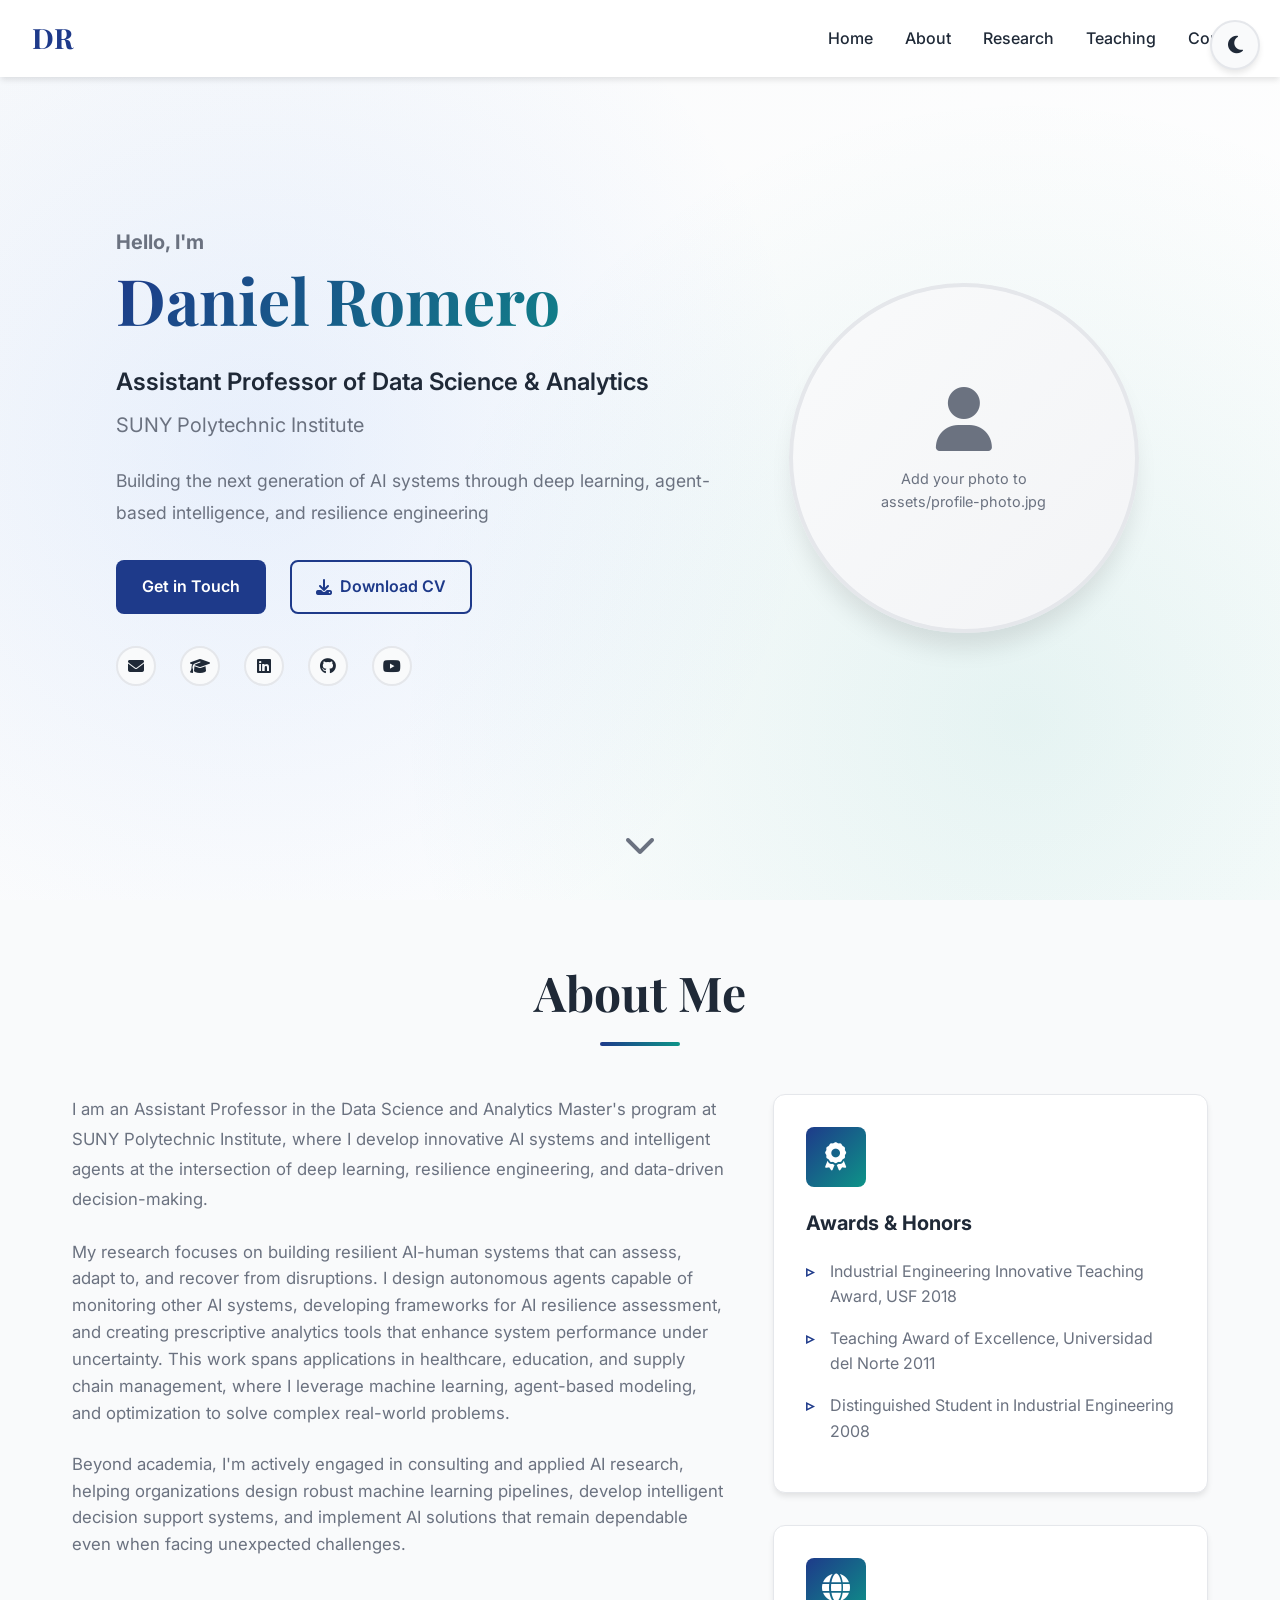
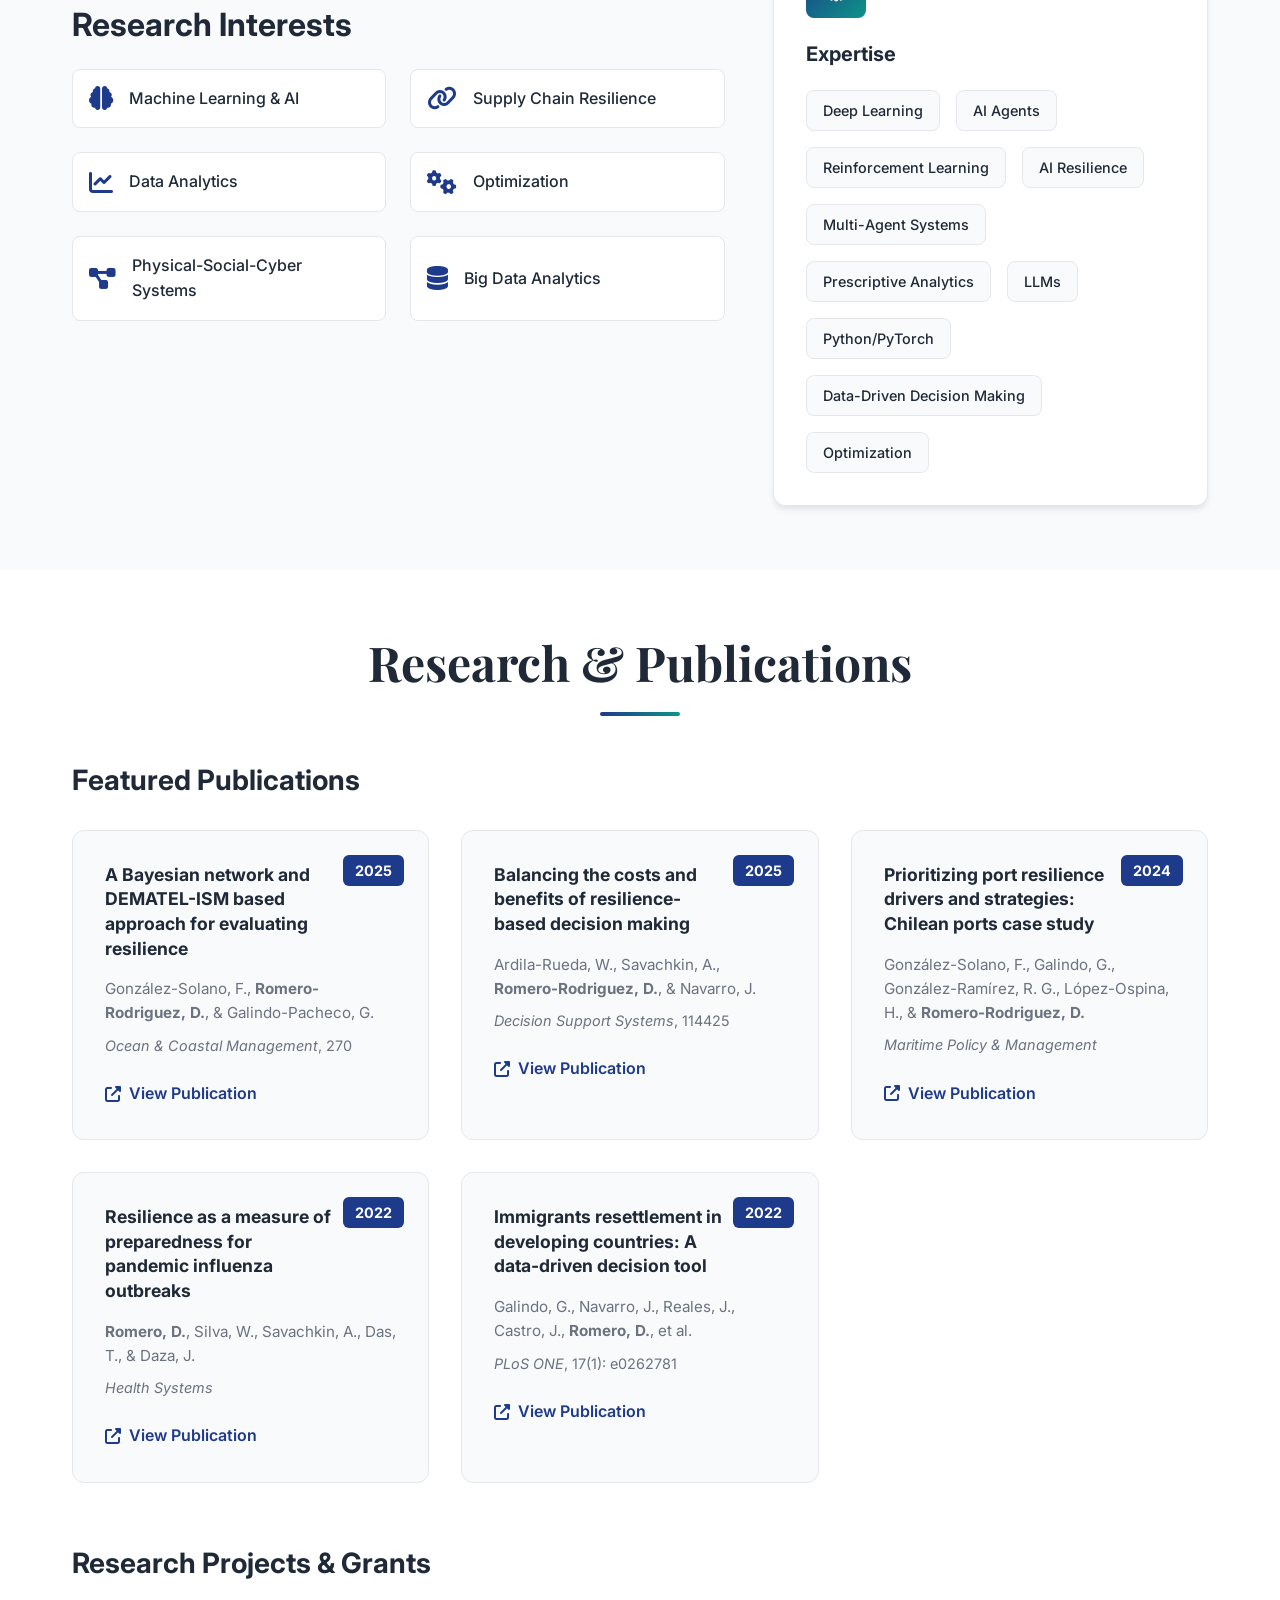
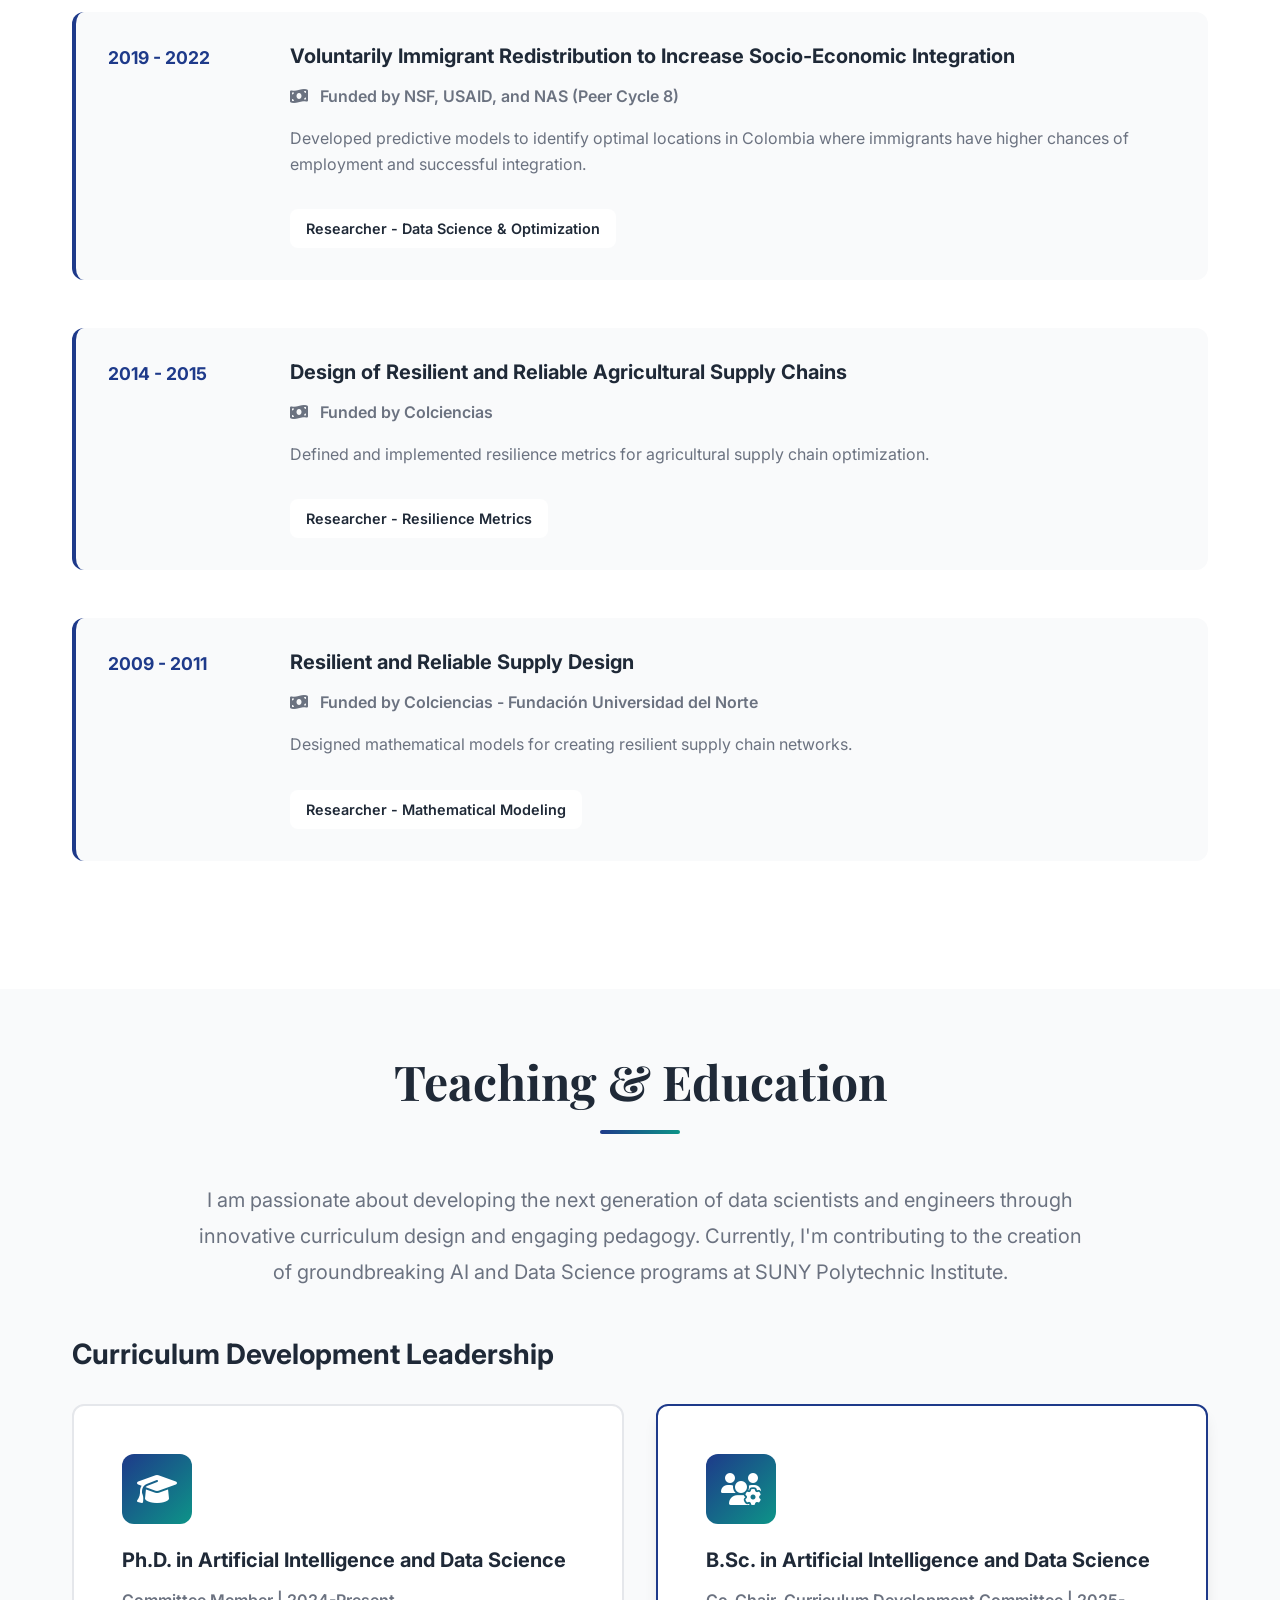
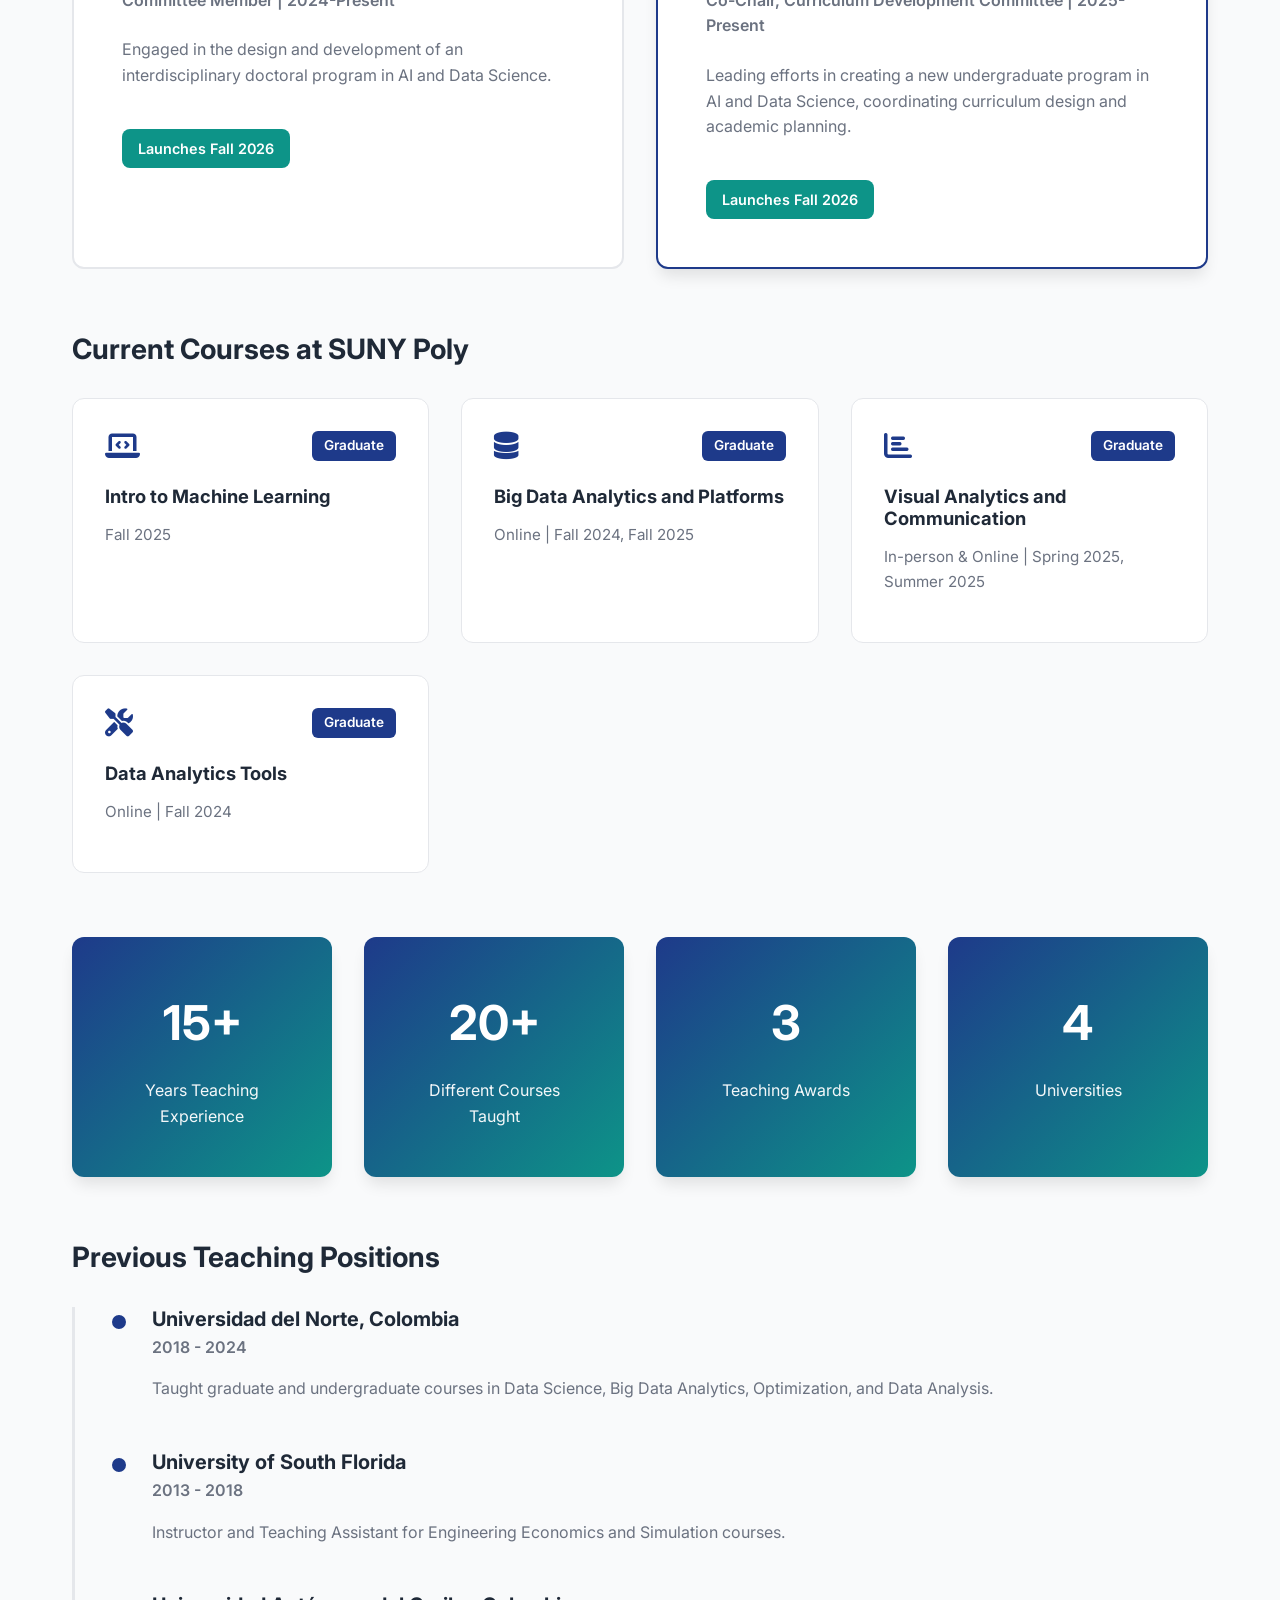
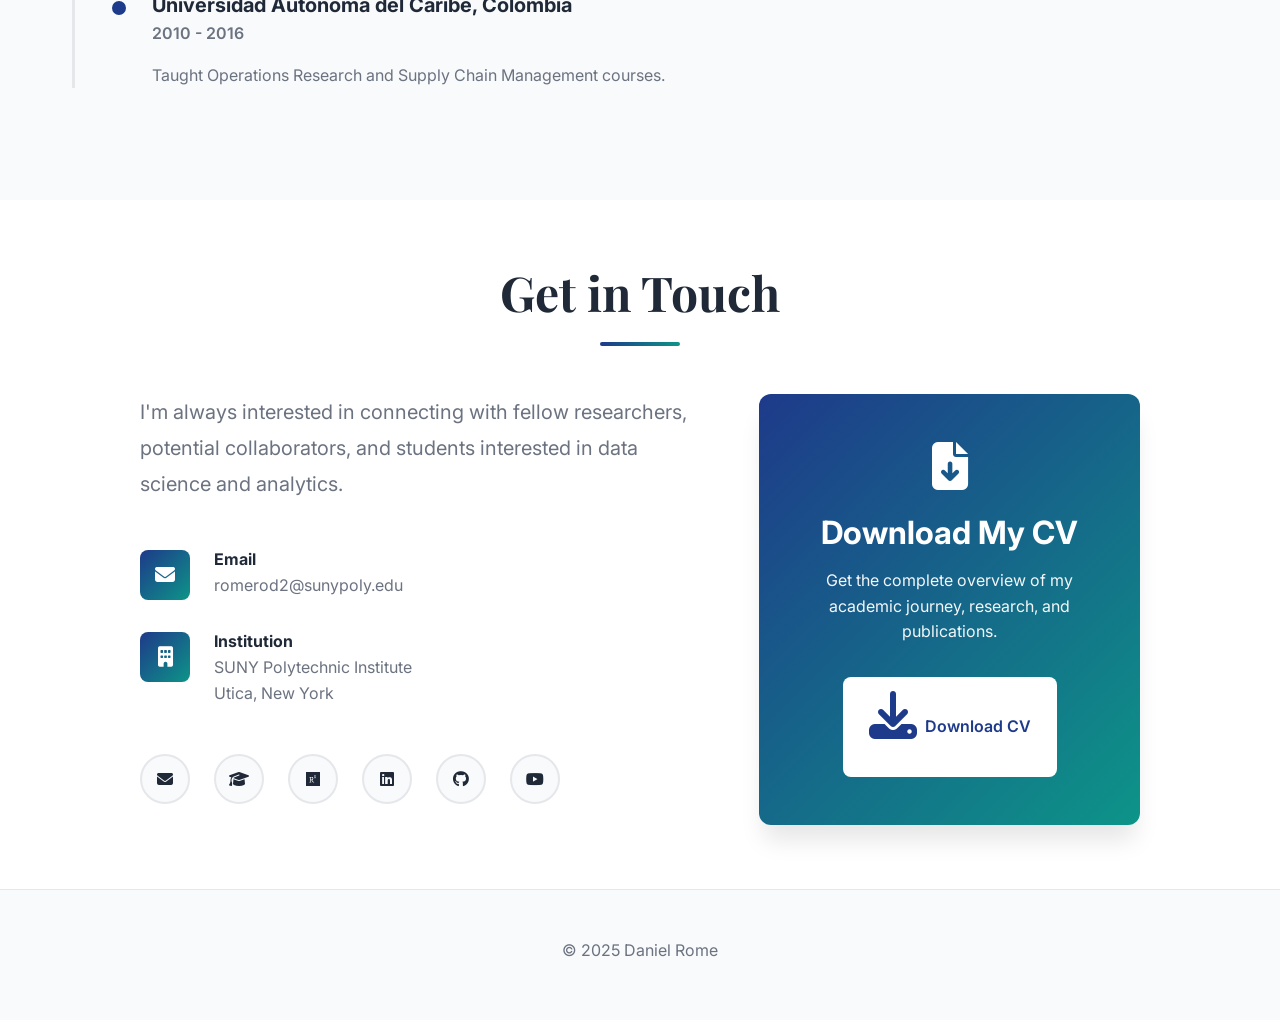
==== index.html @ 5332cf88 "Initial commit - Personal academic website" ====
<!DOCTYPE html>
<html lang="en">
<head>
    <meta charset="UTF-8">
    <meta name="viewport" content="width=device-width, initial-scale=1.0">
    <meta name="description" content="Dr. Daniel Romero - Assistant Professor of Data Science and Analytics at SUNY Polytechnic Institute. Research in Machine Learning, Supply Chain Resilience, and AI.">
    <meta name="keywords" content="Daniel Romero, Data Science, Machine Learning, Supply Chain Resilience, SUNY Poly, Analytics">
    <meta name="author" content="Dr. Daniel Romero">
    <title>Dr. Daniel Romero | Data Science & Analytics Professor</title>
    
    <!-- Google Fonts -->
    <link rel="preconnect" href="https://fonts.googleapis.com">
    <link rel="preconnect" href="https://fonts.gstatic.com" crossorigin>
    <link href="https://fonts.googleapis.com/css2?family=Inter:wght@300;400;600;700&family=Playfair+Display:wght@700&display=swap" rel="stylesheet">
    
    <!-- Font Awesome -->
    <link rel="stylesheet" href="https://cdnjs.cloudflare.com/ajax/libs/font-awesome/6.4.0/css/all.min.css">
    
    <!-- Stylesheet -->
    <link rel="stylesheet" href="styles.css">
</head>
<body>
    <!-- Theme Toggle -->
    <button id="theme-toggle" class="theme-toggle" aria-label="Toggle dark mode">
        <i class="fas fa-moon"></i>
    </button>

    <!-- Navigation -->
    <nav class="navbar" id="navbar">
        <div class="nav-container">
            <a href="#home" class="nav-logo">DR</a>
            <ul class="nav-menu" id="nav-menu">
                <li><a href="#home" class="nav-link">Home</a></li>
                <li><a href="#about" class="nav-link">About</a></li>
                <li><a href="#research" class="nav-link">Research</a></li>
                <li><a href="#teaching" class="nav-link">Teaching</a></li>
                <li><a href="#contact" class="nav-link">Contact</a></li>
            </ul>
            <div class="hamburger" id="hamburger">
                <span></span>
                <span></span>
                <span></span>
            </div>
        </div>
    </nav>

    <!-- Hero Section -->
    <section id="home" class="hero">
        <div class="hero-background"></div>
        <div class="container hero-content">
            <div class="hero-text">
                <h1 class="hero-title">
                    <span class="hero-greeting">Hello, I'm</span>
                    <span class="hero-name">Daniel Romero</span>
                </h1>
                <p class="hero-subtitle">Assistant Professor of Data Science & Analytics</p>
                <p class="hero-institution">SUNY Polytechnic Institute</p>
                <p class="hero-tagline">Building the next generation of AI systems through deep learning, agent-based intelligence, and resilience engineering</p>
                
                <div class="hero-buttons">
                    <a href="#contact" class="btn btn-primary">Get in Touch</a>
                    <a href="assets/Daniel_Romero_CV_2025.pdf" class="btn btn-secondary" download>
                        <i class="fas fa-download"></i> Download CV
                    </a>
                </div>
                
                <div class="hero-social">
                    <a href="mailto:romerod2@sunypoly.edu" aria-label="Email"><i class="fas fa-envelope"></i></a>
                    <a href="https://scholar.google.com/citations?hl=en&user=uEqegLwAAAAJ&view_op=list_works&sortby=pubdate" target="_blank" aria-label="Google Scholar"><i class="fas fa-graduation-cap"></i></a>
                    <a href="https://www.linkedin.com/in/daniel-romero-rodriguez-226bb213" target="_blank" aria-label="LinkedIn"><i class="fab fa-linkedin"></i></a>
                    <a href="https://github.com/danielromeroAI" target="_blank" aria-label="GitHub"><i class="fab fa-github"></i></a>
                    <a href="https://www.youtube.com/@danrom12" target="_blank" aria-label="YouTube"><i class="fab fa-youtube"></i></a>
                </div>
            </div>
            
            <div class="hero-image">
                <div class="image-placeholder">
                    <i class="fas fa-user"></i>
                    <p>Add your photo to<br>assets/profile-photo.jpg</p>
                </div>
            </div>
        </div>
        
        <div class="scroll-indicator">
            <a href="#about"><i class="fas fa-chevron-down"></i></a>
        </div>
    </section>

    <!-- About Section -->
    <section id="about" class="about">
        <div class="container">
            <h2 class="section-title">About Me</h2>
            <div class="about-content">
                <div class="about-text">
                    <p class="lead">I am an Assistant Professor in the Data Science and Analytics Master's program at SUNY Polytechnic Institute, where I develop innovative AI systems and intelligent agents at the intersection of deep learning, resilience engineering, and data-driven decision-making.</p>
                    
                    <p>My research focuses on building resilient AI-human systems that can assess, adapt to, and recover from disruptions. I design autonomous agents capable of monitoring other AI systems, developing frameworks for AI resilience assessment, and creating prescriptive analytics tools that enhance system performance under uncertainty. This work spans applications in healthcare, education, and supply chain management, where I leverage machine learning, agent-based modeling, and optimization to solve complex real-world problems.</p>
                    
                    <p>Beyond academia, I'm actively engaged in consulting and applied AI research, helping organizations design robust machine learning pipelines, develop intelligent decision support systems, and implement AI solutions that remain dependable even when facing unexpected challenges.</p>
                    
                    <div class="research-interests">
                        <h3>Research Interests</h3>
                        <div class="interests-grid">
                            <div class="interest-item">
                                <i class="fas fa-brain"></i>
                                <span>Machine Learning & AI</span>
                            </div>
                            <div class="interest-item">
                                <i class="fas fa-link"></i>
                                <span>Supply Chain Resilience</span>
                            </div>
                            <div class="interest-item">
                                <i class="fas fa-chart-line"></i>
                                <span>Data Analytics</span>
                            </div>
                            <div class="interest-item">
                                <i class="fas fa-cogs"></i>
                                <span>Optimization</span>
                            </div>
                            <div class="interest-item">
                                <i class="fas fa-project-diagram"></i>
                                <span>Physical-Social-Cyber Systems</span>
                            </div>
                            <div class="interest-item">
                                <i class="fas fa-database"></i>
                                <span>Big Data Analytics</span>
                            </div>
                        </div>
                    </div>
                </div>
                
                <div class="about-highlights">
                    <div class="highlight-card">
                        <div class="highlight-icon">
                            <i class="fas fa-award"></i>
                        </div>
                        <h3>Awards & Honors</h3>
                        <ul>
                            <li>Industrial Engineering Innovative Teaching Award, USF 2018</li>
                            <li>Teaching Award of Excellence, Universidad del Norte 2011</li>
                            <li>Distinguished Student in Industrial Engineering 2008</li>
                        </ul>
                    </div>
                    
                    <div class="highlight-card">
                        <div class="highlight-icon">
                            <i class="fas fa-globe"></i>
                        </div>
                        <h3>Expertise</h3>
                        <div class="expertise-tags">
                            <span class="tag">Deep Learning</span>
                            <span class="tag">AI Agents</span>
                            <span class="tag">Reinforcement Learning</span>
                            <span class="tag">AI Resilience</span>
                            <span class="tag">Multi-Agent Systems</span>
                            <span class="tag">Prescriptive Analytics</span>
                            <span class="tag">LLMs</span>
                            <span class="tag">Python/PyTorch</span>
                            <span class="tag">Data-Driven Decision Making</span>
                            <span class="tag">Optimization</span>
                        </div>
                    </div>
                </div>
            </div>
        </div>
    </section>

    <!-- Research Section -->
    <section id="research" class="research">
        <div class="container">
            <h2 class="section-title">Research & Publications</h2>
            
            <!-- Featured Publications -->
            <div class="research-subsection">
                <h3 class="subsection-title">Featured Publications</h3>
                <div class="publications-grid">
                    <div class="publication-card">
                        <div class="publication-year">2025</div>
                        <h4>A Bayesian network and DEMATEL-ISM based approach for evaluating resilience</h4>
                        <p class="publication-authors">González-Solano, F., <strong>Romero-Rodriguez, D.</strong>, & Galindo-Pacheco, G.</p>
                        <p class="publication-journal"><em>Ocean & Coastal Management</em>, 270</p>
                        <a href="https://doi.org/10.1016/j.ocecoaman.2025.107881" target="_blank" class="publication-link">
                            <i class="fas fa-external-link-alt"></i> View Publication
                        </a>
                    </div>
                    
                    <div class="publication-card">
                        <div class="publication-year">2025</div>
                        <h4>Balancing the costs and benefits of resilience-based decision making</h4>
                        <p class="publication-authors">Ardila-Rueda, W., Savachkin, A., <strong>Romero-Rodriguez, D.</strong>, & Navarro, J.</p>
                        <p class="publication-journal"><em>Decision Support Systems</em>, 114425</p>
                        <a href="#" class="publication-link">
                            <i class="fas fa-external-link-alt"></i> View Publication
                        </a>
                    </div>
                    
                    <div class="publication-card">
                        <div class="publication-year">2024</div>
                        <h4>Prioritizing port resilience drivers and strategies: Chilean ports case study</h4>
                        <p class="publication-authors">González-Solano, F., Galindo, G., González-Ramírez, R. G., López-Ospina, H., & <strong>Romero-Rodriguez, D.</strong></p>
                        <p class="publication-journal"><em>Maritime Policy & Management</em></p>
                        <a href="https://doi.org/10.1080/03088839.2024.2409242" target="_blank" class="publication-link">
                            <i class="fas fa-external-link-alt"></i> View Publication
                        </a>
                    </div>
                    
                    <div class="publication-card">
                        <div class="publication-year">2022</div>
                        <h4>Resilience as a measure of preparedness for pandemic influenza outbreaks</h4>
                        <p class="publication-authors"><strong>Romero, D.</strong>, Silva, W., Savachkin, A., Das, T., & Daza, J.</p>
                        <p class="publication-journal"><em>Health Systems</em></p>
                        <a href="https://doi.org/10.1080/20476965.2022.2062462" target="_blank" class="publication-link">
                            <i class="fas fa-external-link-alt"></i> View Publication
                        </a>
                    </div>
                    
                    <div class="publication-card">
                        <div class="publication-year">2022</div>
                        <h4>Immigrants resettlement in developing countries: A data-driven decision tool</h4>
                        <p class="publication-authors">Galindo, G., Navarro, J., Reales, J., Castro, J., <strong>Romero, D.</strong>, et al.</p>
                        <p class="publication-journal"><em>PLoS ONE</em>, 17(1): e0262781</p>
                        <a href="https://doi.org/10.1371/journal.pone.0262781" target="_blank" class="publication-link">
                            <i class="fas fa-external-link-alt"></i> View Publication
                        </a>
                    </div>
                </div>
            </div>

            <!-- Research Projects -->
            <div class="research-subsection">
                <h3 class="subsection-title">Research Projects & Grants</h3>
                <div class="projects-timeline">
                    <div class="project-item">
                        <div class="project-date">2019 - 2022</div>
                        <div class="project-content">
                            <h4>Voluntarily Immigrant Redistribution to Increase Socio-Economic Integration</h4>
                            <p class="project-funding"><i class="fas fa-money-bill-wave"></i> Funded by NSF, USAID, and NAS (Peer Cycle 8)</p>
                            <p>Developed predictive models to identify optimal locations in Colombia where immigrants have higher chances of employment and successful integration.</p>
                            <span class="project-role">Researcher - Data Science & Optimization</span>
                        </div>
                    </div>
                    
                    <div class="project-item">
                        <div class="project-date">2014 - 2015</div>
                        <div class="project-content">
                            <h4>Design of Resilient and Reliable Agricultural Supply Chains</h4>
                            <p class="project-funding"><i class="fas fa-money-bill-wave"></i> Funded by Colciencias</p>
                            <p>Defined and implemented resilience metrics for agricultural supply chain optimization.</p>
                            <span class="project-role">Researcher - Resilience Metrics</span>
                        </div>
                    </div>
                    
                    <div class="project-item">
                        <div class="project-date">2009 - 2011</div>
                        <div class="project-content">
                            <h4>Resilient and Reliable Supply Design</h4>
                            <p class="project-funding"><i class="fas fa-money-bill-wave"></i> Funded by Colciencias - Fundación Universidad del Norte</p>
                            <p>Designed mathematical models for creating resilient supply chain networks.</p>
                            <span class="project-role">Researcher - Mathematical Modeling</span>
                        </div>
                    </div>
                </div>
            </div>
        </div>
    </section>

    <!-- Teaching Section -->
    <section id="teaching" class="teaching">
        <div class="container">
            <h2 class="section-title">Teaching & Education</h2>
            
            <div class="teaching-intro">
                <p class="lead">I am passionate about developing the next generation of data scientists and engineers through innovative curriculum design and engaging pedagogy. Currently, I'm contributing to the creation of groundbreaking AI and Data Science programs at SUNY Polytechnic Institute.</p>
            </div>

            <!-- Curriculum Development -->
            <div class="curriculum-section">
                <h3 class="subsection-title">Curriculum Development Leadership</h3>
                <div class="curriculum-cards">
                    <div class="curriculum-card">
                        <div class="curriculum-icon">
                            <i class="fas fa-graduation-cap"></i>
                        </div>
                        <h4>Ph.D. in Artificial Intelligence and Data Science</h4>
                        <p class="curriculum-role">Committee Member | 2024-Present</p>
                        <p>Engaged in the design and development of an interdisciplinary doctoral program in AI and Data Science.</p>
                        <span class="launch-badge">Launches Fall 2026</span>
                    </div>
                    
                    <div class="curriculum-card featured">
                        <div class="curriculum-icon">
                            <i class="fas fa-users-cog"></i>
                        </div>
                        <h4>B.Sc. in Artificial Intelligence and Data Science</h4>
                        <p class="curriculum-role">Co-Chair, Curriculum Development Committee | 2025-Present</p>
                        <p>Leading efforts in creating a new undergraduate program in AI and Data Science, coordinating curriculum design and academic planning.</p>
                        <span class="launch-badge">Launches Fall 2026</span>
                    </div>
                </div>
            </div>

            <!-- Current Courses -->
            <div class="courses-section">
                <h3 class="subsection-title">Current Courses at SUNY Poly</h3>
                <div class="courses-grid">
                    <div class="course-card">
                        <div class="course-header">
                            <i class="fas fa-laptop-code"></i>
                            <span class="course-level">Graduate</span>
                        </div>
                        <h4>Intro to Machine Learning</h4>
                        <p class="course-semester">Fall 2025</p>
                    </div>
                    
                    <div class="course-card">
                        <div class="course-header">
                            <i class="fas fa-database"></i>
                            <span class="course-level">Graduate</span>
                        </div>
                        <h4>Big Data Analytics and Platforms</h4>
                        <p class="course-semester">Online | Fall 2024, Fall 2025</p>
                    </div>
                    
                    <div class="course-card">
                        <div class="course-header">
                            <i class="fas fa-chart-bar"></i>
                            <span class="course-level">Graduate</span>
                        </div>
                        <h4>Visual Analytics and Communication</h4>
                        <p class="course-semester">In-person & Online | Spring 2025, Summer 2025</p>
                    </div>
                    
                    <div class="course-card">
                        <div class="course-header">
                            <i class="fas fa-tools"></i>
                            <span class="course-level">Graduate</span>
                        </div>
                        <h4>Data Analytics Tools</h4>
                        <p class="course-semester">Online | Fall 2024</p>
                    </div>
                </div>
            </div>

            <!-- Teaching Experience Stats -->
            <div class="teaching-stats">
                <div class="stat-card">
                    <div class="stat-number">15+</div>
                    <div class="stat-label">Years Teaching Experience</div>
                </div>
                <div class="stat-card">
                    <div class="stat-number">20+</div>
                    <div class="stat-label">Different Courses Taught</div>
                </div>
                <div class="stat-card">
                    <div class="stat-number">3</div>
                    <div class="stat-label">Teaching Awards</div>
                </div>
                <div class="stat-card">
                    <div class="stat-number">4</div>
                    <div class="stat-label">Universities</div>
                </div>
            </div>

            <!-- Previous Teaching -->
            <div class="previous-teaching">
                <h3 class="subsection-title">Previous Teaching Positions</h3>
                <div class="teaching-timeline">
                    <div class="timeline-item">
                        <div class="timeline-marker"></div>
                        <div class="timeline-content">
                            <h4>Universidad del Norte, Colombia</h4>
                            <p class="timeline-period">2018 - 2024</p>
                            <p>Taught graduate and undergraduate courses in Data Science, Big Data Analytics, Optimization, and Data Analysis.</p>
                        </div>
                    </div>
                    
                    <div class="timeline-item">
                        <div class="timeline-marker"></div>
                        <div class="timeline-content">
                            <h4>University of South Florida</h4>
                            <p class="timeline-period">2013 - 2018</p>
                            <p>Instructor and Teaching Assistant for Engineering Economics and Simulation courses.</p>
                        </div>
                    </div>
                    
                    <div class="timeline-item">
                        <div class="timeline-marker"></div>
                        <div class="timeline-content">
                            <h4>Universidad Autónoma del Caribe, Colombia</h4>
                            <p class="timeline-period">2010 - 2016</p>
                            <p>Taught Operations Research and Supply Chain Management courses.</p>
                        </div>
                    </div>
                </div>
            </div>
        </div>
    </section>

    <!-- Contact Section -->
    <section id="contact" class="contact">
        <div class="container">
            <h2 class="section-title">Get in Touch</h2>
            
            <div class="contact-content">
                <div class="contact-info">
                    <p class="lead">I'm always interested in connecting with fellow researchers, potential collaborators, and students interested in data science and analytics.</p>
                    
                    <div class="contact-details">
                        <div class="contact-item">
                            <div class="contact-icon">
                                <i class="fas fa-envelope"></i>
                            </div>
                            <div>
                                <h4>Email</h4>
                                <a href="mailto:romerod2@sunypoly.edu">romerod2@sunypoly.edu</a>
                            </div>
                        </div>
                        
                        <div class="contact-item">
                            <div class="contact-icon">
                                <i class="fas fa-building"></i>
                            </div>
                            <div>
                                <h4>Institution</h4>
                                <p>SUNY Polytechnic Institute<br>Utica, New York</p>
                            </div>
                        </div>
                    </div>
                    
                    <div class="social-links">
                        <a href="mailto:romerod2@sunypoly.edu" class="social-link" aria-label="Email">
                            <i class="fas fa-envelope"></i>
                        </a>
                        <a href="https://scholar.google.com" target="_blank" class="social-link" aria-label="Google Scholar">
                            <i class="fas fa-graduation-cap"></i>
                        </a>
                        <a href="https://www.researchgate.net" target="_blank" class="social-link" aria-label="ResearchGate">
                            <i class="fab fa-researchgate"></i>
                        </a>
                        <a href="https://www.linkedin.com" target="_blank" class="social-link" aria-label="LinkedIn">
                            <i class="fab fa-linkedin"></i>
                        </a>
                        <a href="https://github.com" target="_blank" class="social-link" aria-label="GitHub">
                            <i class="fab fa-github"></i>
                        </a>
                        <a href="https://www.youtube.com/@danrom12" target="_blank" class="social-link" aria-label="YouTube">
                            <i class="fab fa-youtube"></i>
                        </a>
                    </div>
                </div>
                
                <div class="contact-cta">
                    <div class="cta-box">
                        <i class="fas fa-file-download"></i>
                        <h3>Download My CV</h3>
                        <p>Get the complete overview of my academic journey, research, and publications.</p>
                        <a href="assets/Daniel_Romero_CV_2025.pdf" class="btn btn-primary" download>
                            <i class="fas fa-download"></i> Download CV
                        </a>
                    </div>
                </div>
            </div>
        </div>
    </section>

    <!-- Footer -->
    <footer class="footer">
        <div class="container">
            <p>&copy; 2025 Daniel Rome
---- styles.css ----
/* ===================================
   CSS Custom Properties (Variables)
   =================================== */
:root {
    /* Light Mode Colors */
    --primary-color: #1e3a8a;
    --secondary-color: #0d9488;
    --accent-color: #3b82f6;
    --text-primary: #1f2937;
    --text-secondary: #6b7280;
    --bg-primary: #ffffff;
    --bg-secondary: #f9fafb;
    --bg-tertiary: #f3f4f6;
    --border-color: #e5e7eb;
    --shadow-sm: 0 1px 2px 0 rgba(0, 0, 0, 0.05);
    --shadow-md: 0 4px 6px -1px rgba(0, 0, 0, 0.1);
    --shadow-lg: 0 10px 15px -3px rgba(0, 0, 0, 0.1);
    --shadow-xl: 0 20px 25px -5px rgba(0, 0, 0, 0.1);
    
    /* Typography */
    --font-primary: 'Inter', sans-serif;
    --font-display: 'Playfair Display', serif;
    
    /* Spacing */
    --spacing-xs: 0.5rem;
    --spacing-sm: 1rem;
    --spacing-md: 1.5rem;
    --spacing-lg: 2rem;
    --spacing-xl: 3rem;
    --spacing-2xl: 4rem;
    
    /* Border Radius */
    --radius-sm: 0.375rem;
    --radius-md: 0.5rem;
    --radius-lg: 0.75rem;
    --radius-xl: 1rem;
    
    /* Transitions */
    --transition-fast: 150ms ease-in-out;
    --transition-base: 250ms ease-in-out;
    --transition-slow: 350ms ease-in-out;
}

/* Dark Mode Colors */
[data-theme="dark"] {
    --primary-color: #60a5fa;
    --secondary-color: #14b8a6;
    --accent-color: #3b82f6;
    --text-primary: #f9fafb;
    --text-secondary: #d1d5db;
    --bg-primary: #111827;
    --bg-secondary: #1f2937;
    --bg-tertiary: #374151;
    --border-color: #374151;
    --shadow-sm: 0 1px 2px 0 rgba(0, 0, 0, 0.3);
    --shadow-md: 0 4px 6px -1px rgba(0, 0, 0, 0.4);
    --shadow-lg: 0 10px 15px -3px rgba(0, 0, 0, 0.5);
    --shadow-xl: 0 20px 25px -5px rgba(0, 0, 0, 0.6);
}

/* ===================================
   Base Styles
   =================================== */
* {
    margin: 0;
    padding: 0;
    box-sizing: border-box;
}

html {
    scroll-behavior: smooth;
    font-size: 16px;
}

body {
    font-family: var(--font-primary);
    color: var(--text-primary);
    background-color: var(--bg-primary);
    line-height: 1.6;
    transition: background-color var(--transition-base), color var(--transition-base);
}

.container {
    max-width: 1200px;
    margin: 0 auto;
    padding: 0 var(--spacing-lg);
}

section {
    padding: var(--spacing-2xl) 0;
}

/* Typography */
h1, h2, h3, h4, h5, h6 {
    line-height: 1.2;
    font-weight: 700;
    margin-bottom: var(--spacing-md);
}

h1 {
    font-size: clamp(2.5rem, 5vw, 4rem);
}

h2 {
    font-size: clamp(2rem, 4vw, 3rem);
}

h3 {
    font-size: clamp(1.5rem, 3vw, 2rem);
}

h4 {
    font-size: 1.25rem;
}

p {
    margin-bottom: var(--spacing-sm);
}

.lead {
    font-size: 1.25rem;
    color: var(--text-secondary);
    line-height: 1.8;
    margin-bottom: var(--spacing-lg);
}

a {
    color: var(--primary-color);
    text-decoration: none;
    transition: color var(--transition-fast);
}

a:hover {
    color: var(--secondary-color);
}

/* Section Titles */
.section-title {
    font-family: var(--font-display);
    text-align: center;
    margin-bottom: var(--spacing-xl);
    position: relative;
    padding-bottom: var(--spacing-md);
}

.section-title::after {
    content: '';
    position: absolute;
    bottom: 0;
    left: 50%;
    transform: translateX(-50%);
    width: 80px;
    height: 4px;
    background: linear-gradient(90deg, var(--primary-color), var(--secondary-color));
    border-radius: 2px;
}

.subsection-title {
    font-size: 1.75rem;
    margin-bottom: var(--spacing-lg);
    margin-top: var(--spacing-xl);
    color: var(--text-primary);
}

/* Buttons */
.btn {
    display: inline-flex;
    align-items: center;
    gap: var(--spacing-xs);
    padding: 0.75rem 1.5rem;
    border-radius: var(--radius-md);
    font-weight: 600;
    transition: all var(--transition-base);
    cursor: pointer;
    border: 2px solid transparent;
    text-decoration: none;
}

.btn-primary {
    background: var(--primary-color);
    color: white;
}

.btn-primary:hover {
    background: var(--secondary-color);
    transform: translateY(-2px);
    box-shadow: var(--shadow-lg);
    color: white;
}

.btn-secondary {
    background: transparent;
    color: var(--primary-color);
    border-color: var(--primary-color);
}

.btn-secondary:hover {
    background: var(--primary-color);
    color: white;
    transform: translateY(-2px);
}

/* ===================================
   Theme Toggle
   =================================== */
.theme-toggle {
    position: fixed;
    top: 20px;
    right: 20px;
    z-index: 1000;
    background: var(--bg-secondary);
    border: 2px solid var(--border-color);
    width: 50px;
    height: 50px;
    border-radius: 50%;
    display: flex;
    align-items: center;
    justify-content: center;
    cursor: pointer;
    transition: all var(--transition-base);
    box-shadow: var(--shadow-md);
}

.theme-toggle:hover {
    transform: scale(1.1);
    box-shadow: var(--shadow-lg);
}

.theme-toggle i {
    font-size: 1.25rem;
    color: var(--text-primary);
}

/* ===================================
   Navigation
   =================================== */
.navbar {
    position: fixed;
    top: 0;
    left: 0;
    right: 0;
    background: var(--bg-primary);
    box-shadow: var(--shadow-md);
    z-index: 999;
    transition: all var(--transition-base);
}

.navbar.scrolled {
    box-shadow: var(--shadow-lg);
}

.nav-container {
    max-width: 1400px;
    margin: 0 auto;
    padding: 1rem var(--spacing-lg);
    display: flex;
    justify-content: space-between;
    align-items: center;
}

.nav-logo {
    font-size: 1.75rem;
    font-weight: 700;
    color: var(--primary-color);
    font-family: var(--font-display);
}

.nav-menu {
    display: flex;
    list-style: none;
    gap: var(--spacing-lg);
}

.nav-link {
    color: var(--text-primary);
    font-weight: 500;
    padding: 0.5rem 0;
    position: relative;
    transition: color var(--transition-fast);
}

.nav-link::after {
    content: '';
    position: absolute;
    bottom: 0;
    left: 0;
    width: 0;
    height: 2px;
    background: var(--primary-color);
    transition: width var(--transition-base);
}

.nav-link:hover::after,
.nav-link.active::after {
    width: 100%;
}

.hamburger {
    display: none;
    flex-direction: column;
    gap: 5px;
    cursor: pointer;
}

.hamburger span {
    width: 25px;
    height: 3px;
    background: var(--text-primary);
    border-radius: 2px;
    transition: all var(--transition-base);
}

/* ===================================
   Hero Section
   =================================== */
.hero {
    min-height: 100vh;
    display: flex;
    align-items: center;
    justify-content: center;
    position: relative;
    overflow: hidden;
    padding-top: 80px;
}

.hero-background {
    position: absolute;
    top: 0;
    left: 0;
    right: 0;
    bottom: 0;
    background: linear-gradient(135deg, var(--bg-secondary) 0%, var(--bg-primary) 100%);
    z-index: -1;
}

.hero-background::before {
    content: '';
    position: absolute;
    top: 0;
    left: 0;
    right: 0;
    bottom: 0;
    background-image: 
        radial-gradient(circle at 20% 50%, rgba(59, 130, 246, 0.1) 0%, transparent 50%),
        radial-gradient(circle at 80% 80%, rgba(13, 148, 136, 0.1) 0%, transparent 50%);
}

.hero-content {
    display: grid;
    grid-template-columns: 1.2fr 0.8fr;
    gap: var(--spacing-xl);
    align-items: center;
}

.hero-greeting {
    display: block;
    font-size: 1.25rem;
    color: var(--text-secondary);
    margin-bottom: var(--spacing-xs);
}

.hero-name {
    display: block;
    font-family: var(--font-display);
    background: linear-gradient(135deg, var(--primary-color), var(--secondary-color));
    -webkit-background-clip: text;
    -webkit-text-fill-color: transparent;
    background-clip: text;
}

.hero-subtitle {
    font-size: 1.5rem;
    color: var(--text-primary);
    font-weight: 600;
    margin-bottom: var(--spacing-xs);
}

.hero-institution {
    font-size: 1.25rem;
    color: var(--text-secondary);
    margin-bottom: var(--spacing-md);
}

.hero-tagline {
    font-size: 1.1rem;
    color: var(--text-secondary);
    max-width: 600px;
    margin-bottom: var(--spacing-lg);
    line-height: 1.8;
}

.hero-buttons {
    display: flex;
    gap: var(--spacing-md);
    margin-bottom: var(--spacing-lg);
    flex-wrap: wrap;
}

.hero-social {
    display: flex;
    gap: var(--spacing-md);
}

.hero-social a {
    width: 40px;
    height: 40px;
    display: flex;
    align-items: center;
    justify-content: center;
    background: var(--bg-secondary);
    border-radius: 50%;
    color: var(--text-primary);
    transition: all var(--transition-base);
    border: 2px solid var(--border-color);
}

.hero-social a:hover {
    background: var(--primary-color);
    color: white;
    transform: translateY(-3px);
    box-shadow: var(--shadow-md);
}

.hero-image {
    display: flex;
    justify-content: center;
    align-items: center;
}

.image-placeholder {
    width: 350px;
    height: 350px;
    background: linear-gradient(135deg, var(--bg-secondary), var(--bg-tertiary));
    border-radius: 50%;
    display: flex;
    flex-direction: column;
    align-items: center;
    justify-content: center;
    border: 4px solid var(--border-color);
    box-shadow: var(--shadow-xl);
}

.image-placeholder i {
    font-size: 4rem;
    color: var(--text-secondary);
    margin-bottom: var(--spacing-sm);
}

.image-placeholder p {
    color: var(--text-secondary);
    text-align: center;
    font-size: 0.9rem;
}

.scroll-indicator {
    position: absolute;
    bottom: 30px;
    left: 50%;
    transform: translateX(-50%);
}

.scroll-indicator a {
    color: var(--text-secondary);
    font-size: 2rem;
    animation: bounce 2s infinite;
}

@keyframes bounce {
    0%, 20%, 50%, 80%, 100% {
        transform: translateY(0);
    }
    40% {
        transform: translateY(-10px);
    }
    60% {
        transform: translateY(-5px);
    }
}

/* ===================================
   About Section
   =================================== */
.about {
    background: var(--bg-secondary);
}

.about-content {
    display: grid;
    grid-template-columns: 1.5fr 1fr;
    gap: var(--spacing-xl);
}

.about-text p {
    color: var(--text-secondary);
    font-size: 1.05rem;
    margin-bottom: var(--spacing-md);
}

.research-interests {
    margin-top: var(--spacing-xl);
}

.research-interests h3 {
    color: var(--text-primary);
    margin-bottom: var(--spacing-md);
}

.interests-grid {
    display: grid;
    grid-template-columns: repeat(2, 1fr);
    gap: var(--spacing-md);
}

.interest-item {
    display: flex;
    align-items: center;
    gap: var(--spacing-sm);
    padding: var(--spacing-sm);
    background: var(--bg-primary);
    border-radius: var(--radius-md);
    border: 1px solid var(--border-color);
    transition: all var(--transition-base);
}

.interest-item:hover {
    transform: translateX(5px);
    border-color: var(--primary-color);
    box-shadow: var(--shadow-md);
}

.interest-item i {
    color: var(--primary-color);
    font-size: 1.5rem;
}

.interest-item span {
    color: var(--text-primary);
    font-weight: 500;
}

.about-highlights {
    display: flex;
    flex-direction: column;
    gap: var(--spacing-lg);
}

.highlight-card {
    background: var(--bg-primary);
    padding: var(--spacing-lg);
    border-radius: var(--radius-lg);
    box-shadow: var(--shadow-md);
    border: 1px solid var(--border-color);
}

.highlight-icon {
    width: 60px;
    height: 60px;
    background: linear-gradient(135deg, var(--primary-color), var(--secondary-color));
    border-radius: var(--radius-md);
    display: flex;
    align-items: center;
    justify-content: center;
    margin-bottom: var(--spacing-md);
}

.highlight-icon i {
    color: white;
    font-size: 1.75rem;
}

.highlight-card h3 {
    color: var(--text-primary);
    font-size: 1.25rem;
    margin-bottom: var(--spacing-md);
}

.highlight-card ul {
    list-style: none;
    color: var(--text-secondary);
}

.highlight-card li {
    padding-left: 1.5rem;
    position: relative;
    margin-bottom: var(--spacing-sm);
}

.highlight-card li::before {
    content: '▹';
    position: absolute;
    left: 0;
    color: var(--primary-color);
    font-weight: bold;
}

.expertise-tags {
    display: flex;
    flex-wrap: wrap;
    gap: var(--spacing-sm);
}

.tag {
    padding: 0.5rem 1rem;
    background: var(--bg-secondary);
    border: 1px solid var(--border-color);
    border-radius: var(--radius-md);
    color: var(--text-primary);
    font-size: 0.9rem;
    font-weight: 500;
    transition: all var(--transition-fast);
}

.tag:hover {
    background: var(--primary-color);
    color: white;
    border-color: var(--primary-color);
}

/* ===================================
   Research Section
   =================================== */
.research-subsection {
    margin-bottom: var(--spacing-2xl);
}

.publications-grid {
    display: grid;
    grid-template-columns: repeat(auto-fit, minmax(300px, 1fr));
    gap: var(--spacing-lg);
}

.publication-card {
    background: var(--bg-secondary);
    padding: var(--spacing-lg);
    border-radius: var(--radius-lg);
    border: 1px solid var(--border-color);
    transition: all var(--transition-base);
    position: relative;
}

.publication-card:hover {
    transform: translateY(-5px);
    box-shadow: var(--shadow-xl);
    border-color: var(--primary-color);
}

.publication-year {
    position: absolute;
    top: var(--spacing-md);
    right: var(--spacing-md);
    background: var(--primary-color);
    color: white;
    padding: 0.25rem 0.75rem;
    border-radius: var(--radius-sm);
    font-weight: 700;
    font-size: 0.9rem;
}

.publication-card h4 {
    color: var(--text-primary);
    font-size: 1.1rem;
    margin-bottom: var(--spacing-sm);
    padding-right: 60px;
    line-height: 1.4;
}

.publication-authors {
    color: var(--text-secondary);
    font-size: 0.95rem;
    margin-bottom: var(--spacing-xs);
}

.publication-journal {
    color: var(--text-secondary);
    font-size: 0.9rem;
    margin-bottom: var(--spacing-md);
}

.publication-link {
    color: var(--primary-color);
    font-weight: 600;
    display: inline-flex;
    align-items: center;
    gap: 0.5rem;
    transition: all var(--transition-fast);
}

.publication-link:hover {
    color: var(--secondary-color);
    gap: 0.75rem;
}

/* Projects Timeline */
.projects-timeline {
    display: flex;
    flex-direction: column;
    gap: var(--spacing-xl);
}

.project-item {
    display: grid;
    grid-template-columns: 150px 1fr;
    gap: var(--spacing-lg);
    padding: var(--spacing-lg);
    background: var(--bg-secondary);
    border-radius: var(--radius-lg);
    border-left: 4px solid var(--primary-color);
    transition: all var(--transition-base);
}

.project-item:hover {
    transform: translateX(5px);
    box-shadow: var(--shadow-lg);
}

.project-date {
    font-weight: 700;
    color: var(--primary-color);
    font-size: 1.1rem;
}

.project-content h4 {
    color: var(--text-primary);
    margin-bottom: var(--spacing-sm);
}

.project-funding {
    color: var(--secondary-color);
    font-weight: 600;
    margin-bottom: var(--spacing-sm);
}

.project-funding i {
    margin-right: 0.5rem;
}

.project-content p {
    color: var(--text-secondary);
    margin-bottom: var(--spacing-sm);
}

.project-role {
    display: inline-block;
    background: var(--bg-primary);
    padding: 0.5rem 1rem;
    border-radius: var(--radius-md);
    color: var(--text-primary);
    font-weight: 600;
    font-size: 0.9rem;
    margin-top: var(--spacing-sm);
}

/* Manuscripts */
.manuscripts-list {
    display: flex;
    flex-direction: column;
    gap: var(--spacing-md);
}

.manuscript-item {
    display: flex;
    gap: var(--spacing-md);
    padding: var(--spacing-md);
    background: var(--bg-secondary);
    border-radius: var(--radius-md);
    border: 1px solid var(--border-color);
    transition: all var(--transition-base);
}

.manuscript-item:hover {
    border-color: var(--primary-color);
    box-shadow: var(--shadow-md);
}

.manuscript-item i {
    color: var(--primary-color);
    font-size: 1.5rem;
    margin-top: 0.25rem;
}

.manuscript-item strong {
    color: var(--text-primary);
    display: block;
    margin-bottom: 0.25rem;
}

.manuscript-item p {
    color: var(--text-secondary);
    font-size: 0.95rem;
    margin: 0;
}

/* ===================================
   Teaching Section
   =================================== */
.teaching {
    background: var(--bg-secondary);
}

.teaching-intro {
    max-width: 900px;
    margin: 0 auto var(--spacing-xl);
    text-align: center;
}

.curriculum-section {
    margin-bottom: var(--spacing-2xl);
}

.curriculum-cards {
    display: grid;
    grid-template-columns: repeat(auto-fit, minmax(300px, 1fr));
    gap: var(--spacing-lg);
}

.curriculum-card {
    background: var(--bg-primary);
    padding: var(--spacing-xl);
    border-radius: var(--radius-lg);
    border: 2px solid var(--border-color);
    transition: all var(--transition-base);
    position: relative;
}

.curriculum-card.featured {
    border-color: var(--primary-color);
    box-shadow: var(--shadow-lg);
}

.curriculum-card:hover {
    transform: translateY(-5px);
    box-shadow: var(--shadow-xl);
}

.curriculum-icon {
    width: 70px;
    height: 70px;
    background: linear-gradient(135deg, var(--primary-color), var(--secondary-color));
    border-radius: var(--radius-lg);
    display: flex;
    align-items: center;
    justify-content: center;
    margin-bottom: var(--spacing-md);
}

.curriculum-icon i {
    color: white;
    font-size: 2rem;
}

.curriculum-card h4 {
    color: var(--text-primary);
    margin-bottom: var(--spacing-sm);
}

.curriculum-role {
    color: var(--secondary-color);
    font-weight: 600;
    display: block;
    margin-bottom: var(--spacing-md);
}

.curriculum-card p {
    color: var(--text-secondary);
}

.launch-badge {
    display: inline-block;
    background: var(--secondary-color);
    color: white;
    padding: 0.5rem 1rem;
    border-radius: var(--radius-md);
    font-weight: 600;
    font-size: 0.9rem;
    margin-top: var(--spacing-md);
}

/* Courses Grid */
.courses-grid {
    display: grid;
    grid-template-columns: repeat(auto-fill, minmax(280px, 1fr));
    gap: var(--spacing-lg);
}

.course-card {
    background: var(--bg-primary);
    padding: var(--spacing-lg);
    border-radius: var(--radius-lg);
    border: 1px solid var(--border-color);
    transition: all var(--transition-base);
}

.course-card:hover {
    transform: translateY(-3px);
    box-shadow: var(--shadow-lg);
    border-color: var(--primary-color);
}

.course-header {
    display: flex;
    justify-content: space-between;
    align-items: center;
    margin-bottom: var(--spacing-md);
}

.course-header i {
    color: var(--primary-color);
    font-size: 1.75rem;
}

.course-level {
    background: var(--primary-color);
    color: white;
    padding: 0.25rem 0.75rem;
    border-radius: var(--radius-sm);
    font-size: 0.85rem;
    font-weight: 600;
}

.course-card h4 {
    color: var(--text-primary);
    font-size: 1.15rem;
    margin-bottom: var(--spacing-sm);
}

.course-semester {
    color: var(--text-secondary);
    font-size: 0.95rem;
}

/* Teaching Stats */
.teaching-stats {
    display: grid;
    grid-template-columns: repeat(auto-fit, minmax(200px, 1fr));
    gap: var(--spacing-lg);
    margin: var(--spacing-2xl) 0;
}

.stat-card {
    background: linear-gradient(135deg, var(--primary-color), var(--secondary-color));
    padding: var(--spacing-xl);
    border-radius: var(--radius-lg);
    text-align: center;
    color: white;
    box-shadow: var(--shadow-lg);
}

.stat-number {
    font-size: 3rem;
    font-weight: 700;
    margin-bottom: var(--spacing-sm);
}

.stat-label {
    font-size: 1rem;
    opacity: 0.95;
}

/* Teaching Timeline */
.teaching-timeline {
    position: relative;
    padding-left: var(--spacing-xl);
}

.teaching-timeline::before {
    content: '';
    position: absolute;
    left: 0;
    top: 0;
    bottom: 0;
    width: 3px;
    background: var(--border-color);
}

.timeline-item {
    position: relative;
    margin-bottom: var(--spacing-xl);
    padding-left: var(--spacing-lg);
}

.timeline-marker {
    position: absolute;
    left: -11px;
    top: 5px;
    width: 20px;
    height: 20px;
    background: var(--primary-color);
    border-radius: 50%;
    border: 3px solid var(--bg-secondary);
}

.timeline-content h4 {
    color: var(--text-primary);
    margin-bottom: 0.25rem;
}

.timeline-period {
    color: var(--secondary-color);
    font-weight: 600;
    margin-bottom: var(--spacing-sm);
}

.timeline-content p {
    color: var(--text-secondary);
}

/* ===================================
   Contact Section
   =================================== */
.contact-content {
    display: grid;
    grid-template-columns: 1.5fr 1fr;
    gap: var(--spacing-xl);
    max-width: 1000px;
    margin: 0 auto;
}

.contact-details {
    margin: var(--spacing-xl) 0;
}

.contact-item {
    display: flex;
    gap: var(--spacing-md);
    margin-bottom: var(--spacing-lg);
}

.contact-icon {
    width: 50px;
    height: 50px;
    background: linear-gradient(135deg, var(--primary-color), var(--secondary-color));
    border-radius: var(--radius-md);
    display: flex;
    align-items: center;
    justify-content: center;
    flex-shrink: 0;
}

.contact-icon i {
    color: white;
    font-size: 1.25rem;
}

.contact-item h4 {
    color: var(--text-primary);
    font-size: 1rem;
    margin-bottom: 0.25rem;
}

.contact-item a,
.contact-item p {
    color: var(--text-secondary);
    margin: 0;
}

.contact-item a:hover {
    color: var(--primary-color);
}

.social-links {
    display: flex;
    gap: var(--spacing-md);
    margin-top: var(--spacing-lg);
}

.social-link {
    width: 50px;
    height: 50px;
    display: flex;
    align-items: center;
    justify-content: center;
    background: var(--bg-secondary);
    border: 2px solid var(--border-color);
    border-radius: 50%;
    color: var(--text-primary);
    transition: all var(--transition-base);
}

.social-link:hover {
    background: var(--primary-color);
    border-color: var(--primary-color);
    color: white;
    transform: translateY(-3px);
}

.cta-box {
    background: linear-gradient(135deg, var(--primary-color), var(--secondary-color));
    padding: var(--spacing-xl);
    border-radius: var(--radius-lg);
    text-align: center;
    color: white;
    box-shadow: var(--shadow-xl);
}

.cta-box i {
    font-size: 3rem;
    margin-bottom: var(--spacing-md);
}

.cta-box h3 {
    color: white;
    margin-bottom: var(--spacing-sm);
}

.cta-box p {
    opacity: 0.95;
    margin-bottom: var(--spacing-lg);
}

.cta-box .btn {
    background: white;
    color: var(--primary-color);
}

.cta-box .btn:hover {
    background: var(--bg-secondary);
}

/* ===================================
   Footer
   =================================== */
.footer {
    background: var(--bg-secondary);
    padding: var(--spacing-xl) 0;
    text-align: center;
    border-top: 1px solid var(--border-color);
}

.footer p {
    color: var(--text-secondary);
    margin-bottom: 0.5rem;
}

.footer-note {
    font-size: 0.9rem;
    opacity: 0.8;
}

/* ===================================
   Responsive Design
   =================================== */
@media (max-width: 968px) {
    .hero-content {
        grid-template-columns: 1fr;
        text-align: center;
    }
    
    .hero-image {
        order: -1;
    }
    
    .image-placeholder {
        width: 250px;
        height: 250px;
    }
    
    .hero-buttons {
        justify-content: center;
    }
    
    .hero-social {
        justify-content: center;
    }
    
    .about-content {
        grid-template-columns: 1fr;
    }
    
    .interests-grid {
        grid-template-columns: 1fr;
    }
    
    .contact-content {
        grid-template-columns: 1fr;
    }
    
    .project-item {
        grid-template-columns: 1fr;
    }
}

@media (max-width: 768px) {
    html {
        font-size: 14px;
    }
    
    .nav-menu {
        position: fixed;
        left: -100%;
        top: 70px;
        flex-direction: column;
        background: var(--bg-primary);
        width: 100%;
        text-align: center;
        transition: left var(--transition-base);
        box-shadow: var(--shadow-lg);
        padding: var(--spacing-lg) 0;
    }
    
    .nav-menu.active {
        left: 0;
    }
    
    .hamburger {
        display: flex;
    }
    
    .hamburger.active span:nth-child(1) {
        transform: rotate(45deg) translate(8px, 8px);
    }
    
    .hamburger.active span:nth-child(2) {
        opacity: 0;
    }
    
    .hamburger.active span:nth-child(3) {
        transform: rotate(-45deg) translate(8px, -8px);
    }
    
    .theme-toggle {
        top: 15px;
        right: 70px;
        width: 45px;
        height: 45px;
    }
    
    section {
        padding: var(--spacing-xl) 0;
    }
    
    .teaching-stats {
        grid-template-columns: repeat(2, 1fr);
    }
}

@media (max-width: 480px) {
    .container {
        padding: 0 var(--spacing-md);
    }
    
    .hero-buttons {
        flex-direction: column;
        width: 100%;
    }
    
    .btn {
        width: 100%;
        justify-content: center;
    }
    
    .publications-grid,
    .courses-grid {
        grid-template-columns: 1fr;
    }
    
    .curriculum-cards {
        grid-template-columns: 1fr;
    }
    
    .teaching-stats {
        grid-template-columns: 1fr;
    }
}

/* ===================================
   Print Styles
   =================================== */
@media print {
    .navbar,
    .theme-toggle,
    .hamburger,
    .hero-buttons,
    .scroll-indicator,
    .footer {
        display: none;
    }
    
    body {
        background: white;
        color: black;
    }
    
    section {
        page-break-inside: avoid;
    }
}
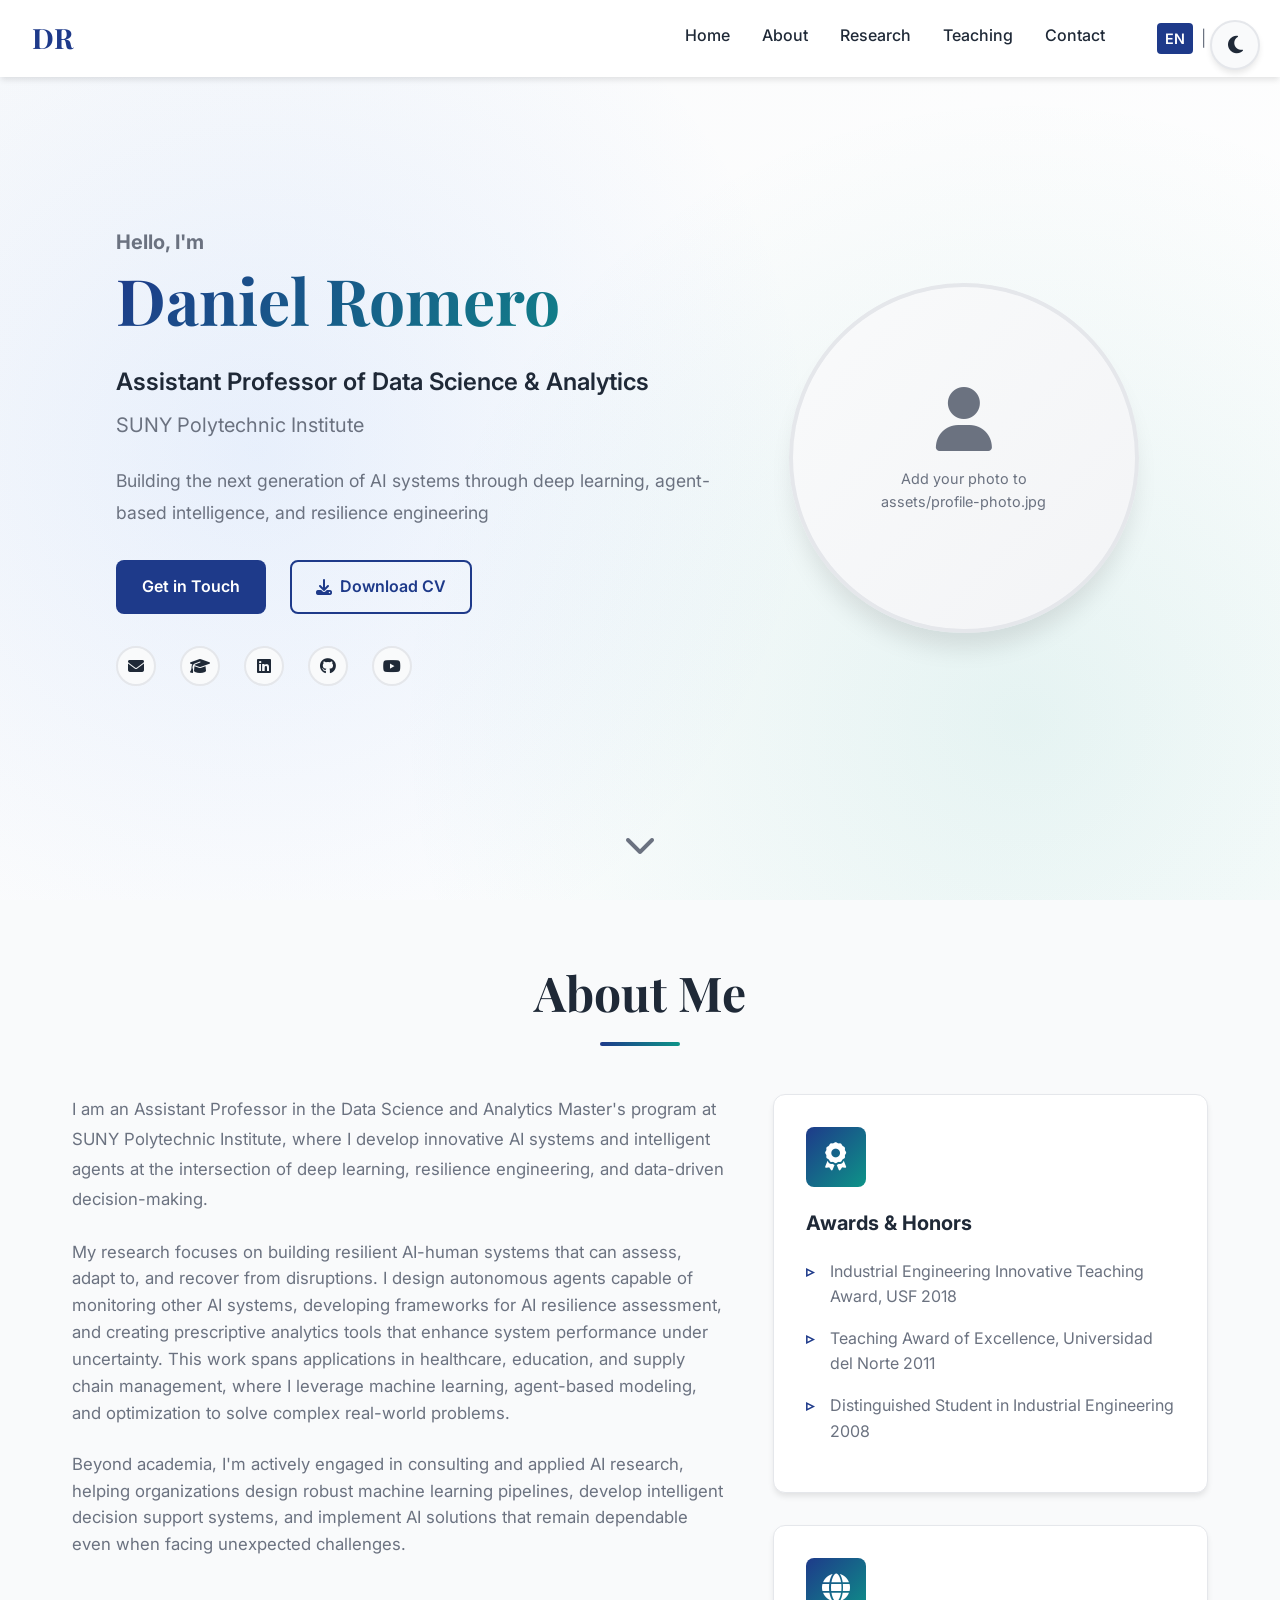
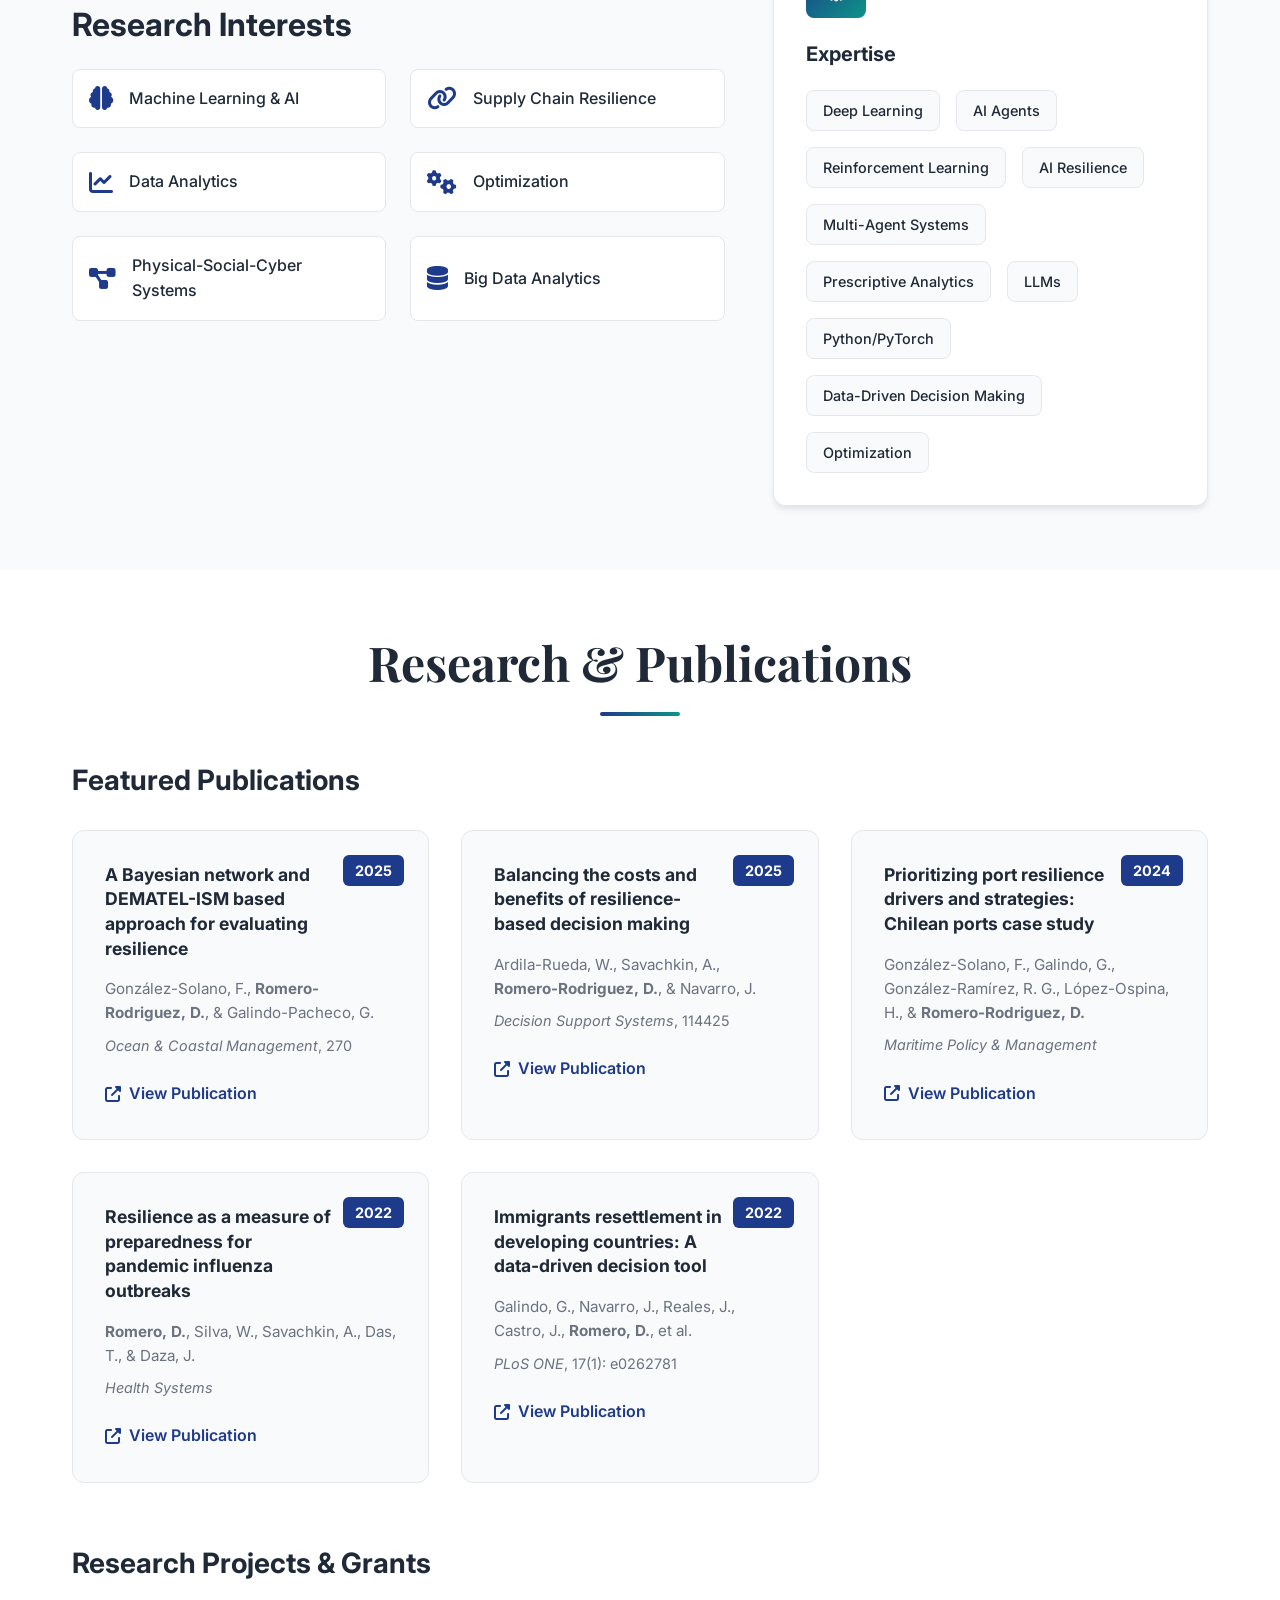
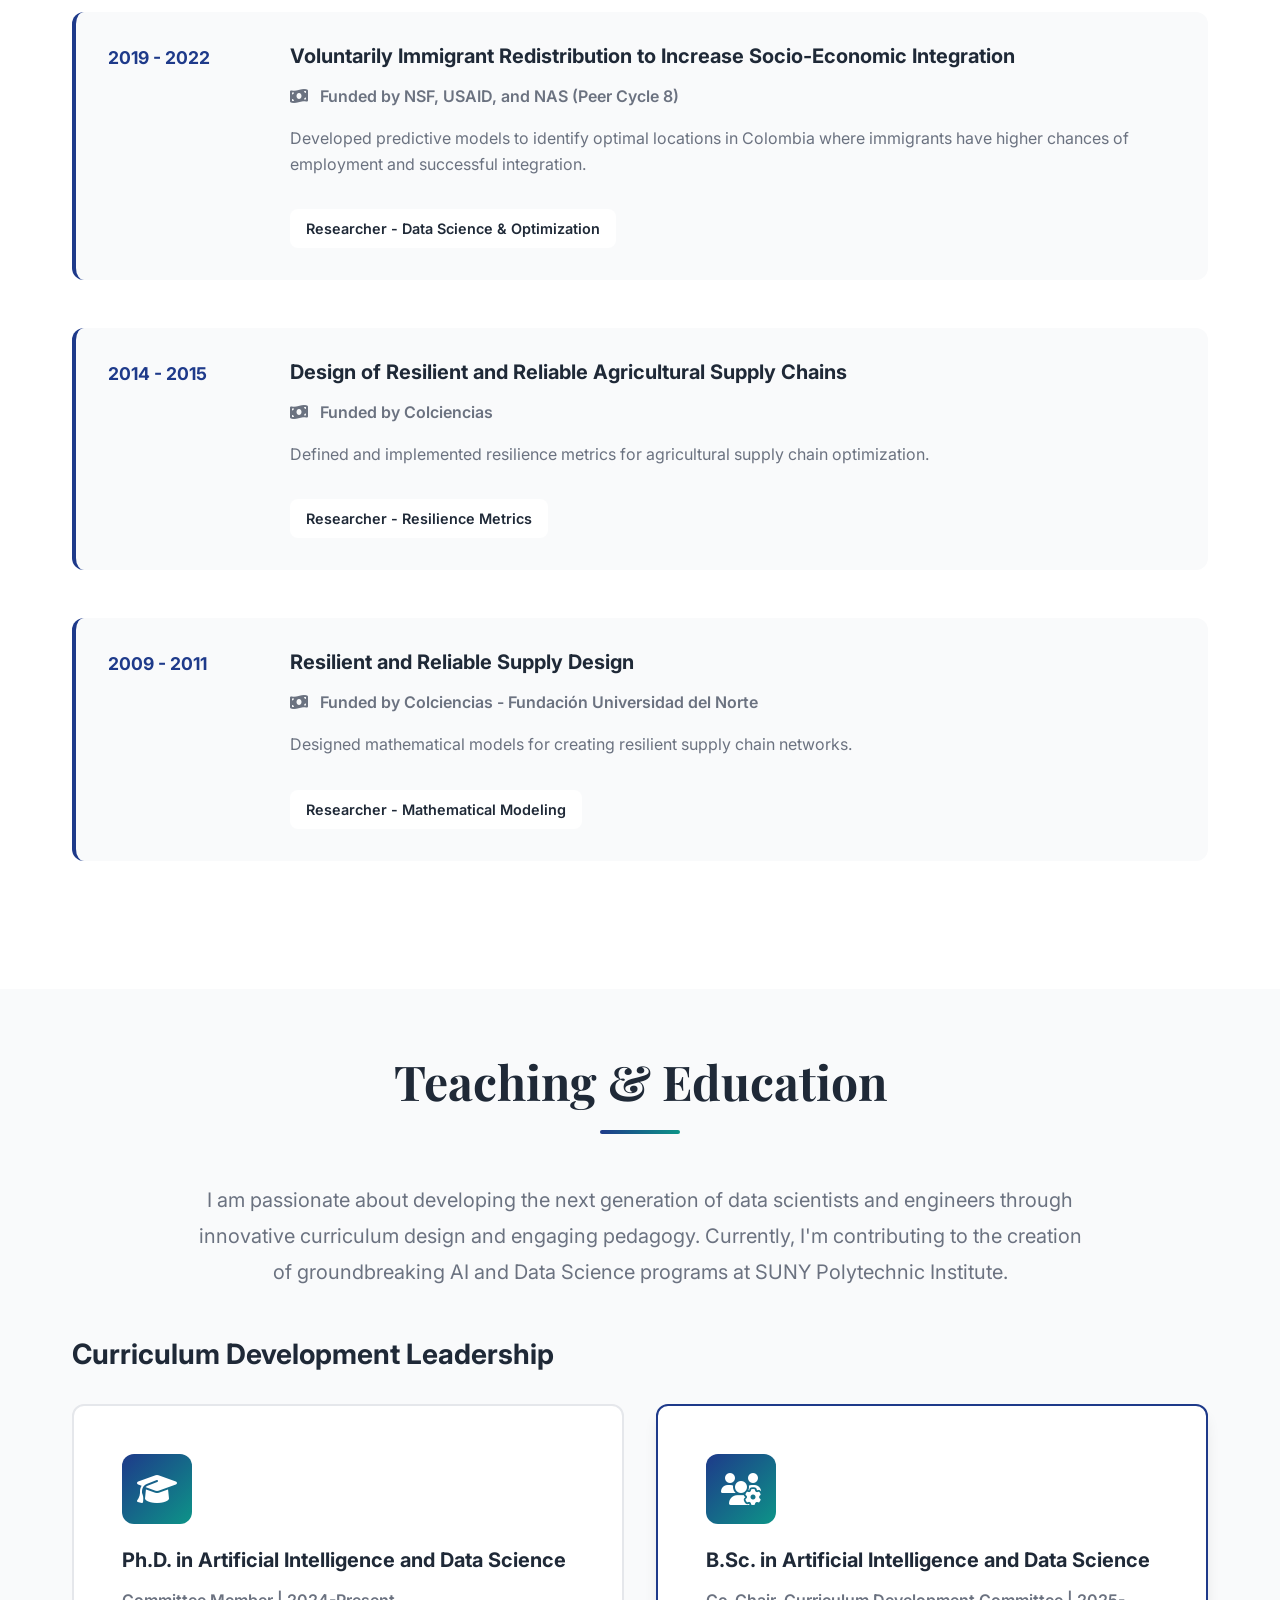
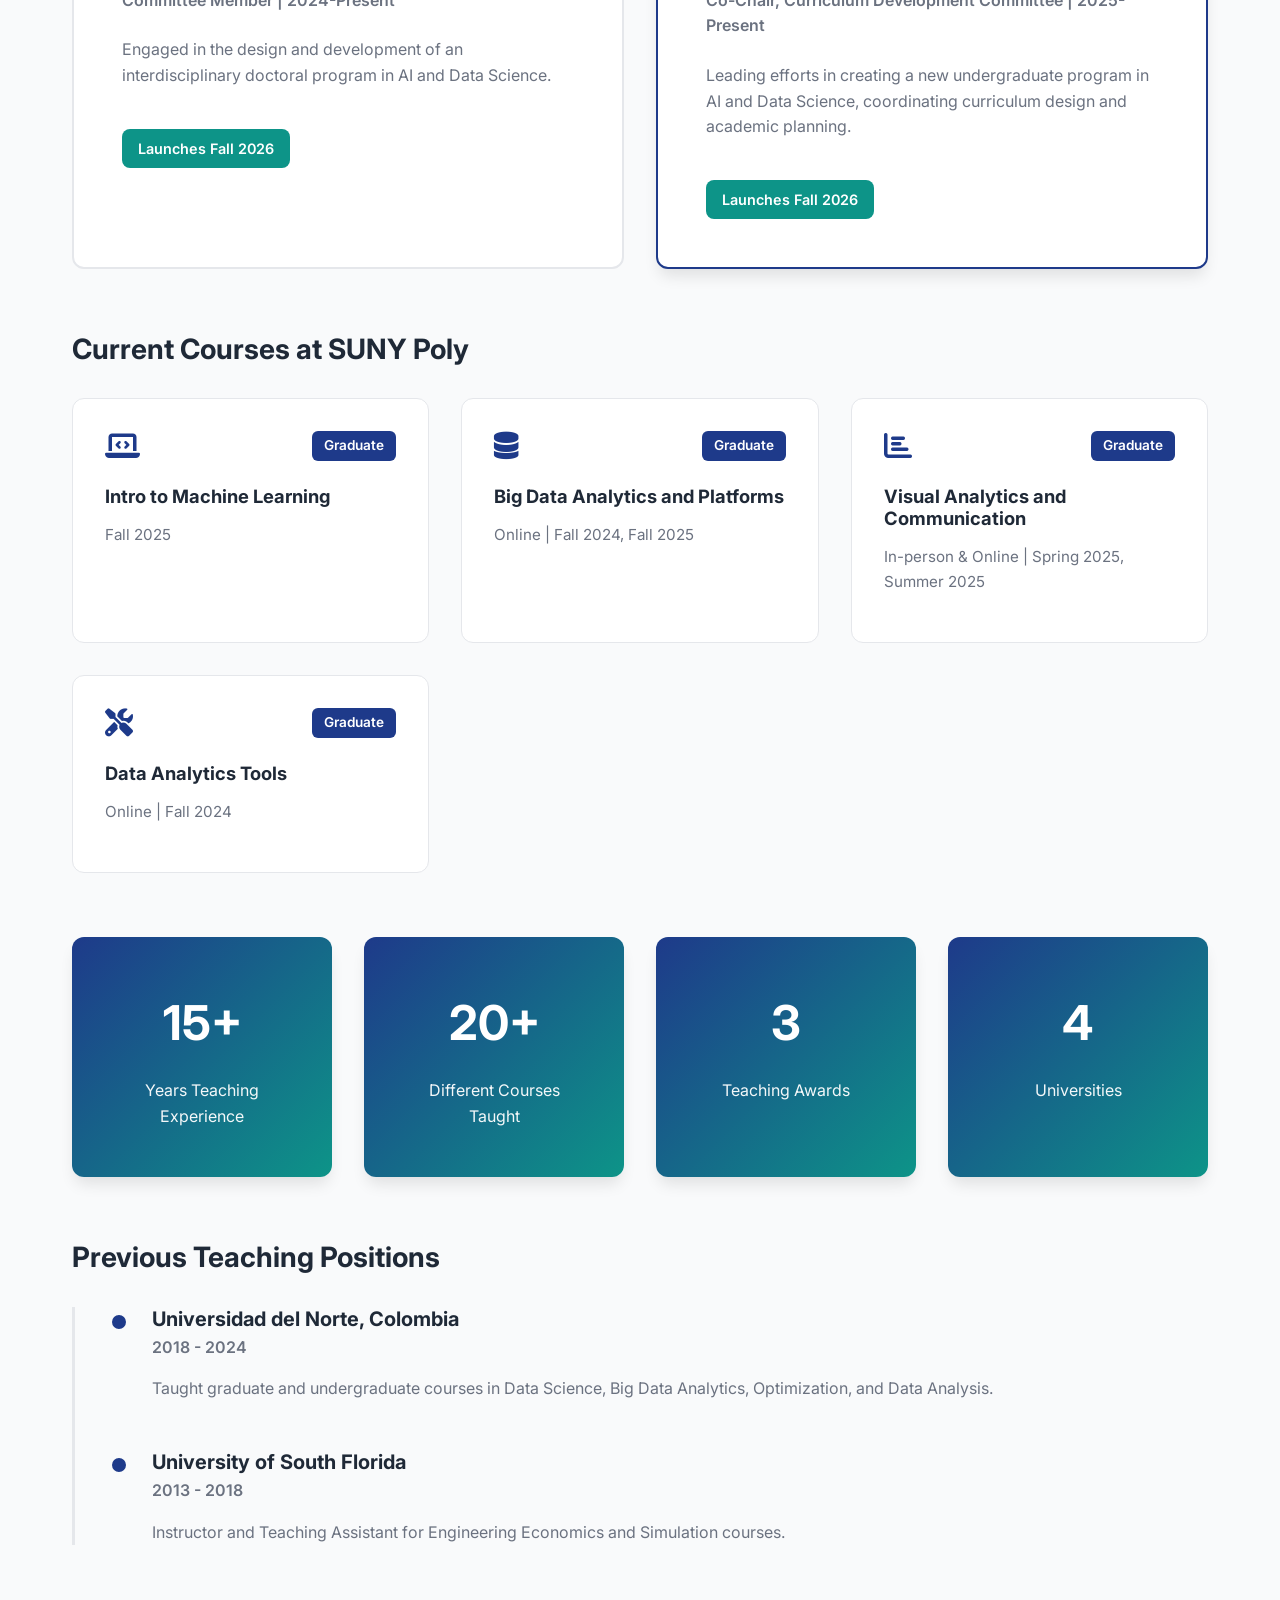
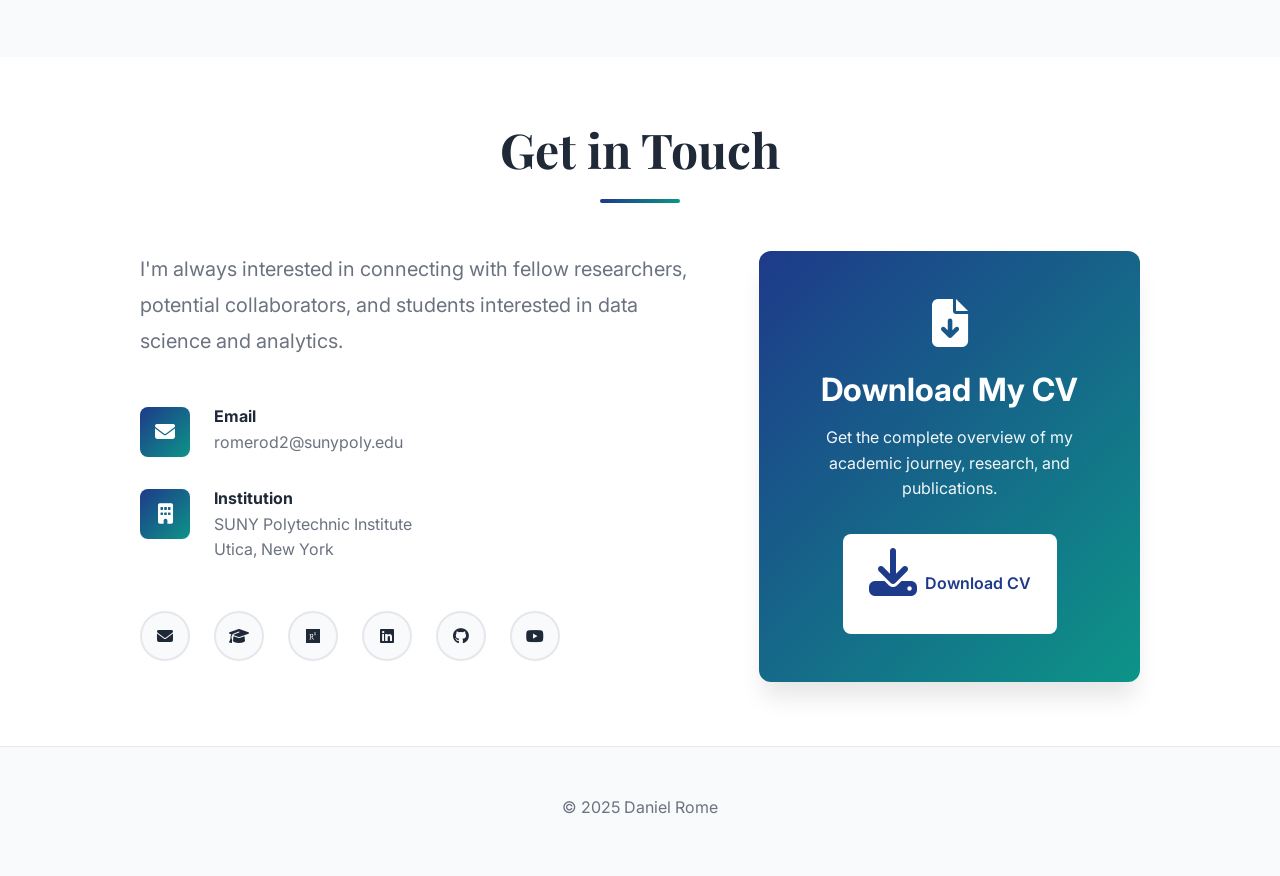
==== commit a060850b: "changes in experience" ====
--- a/index.html
+++ b/index.html
@@ -35,6 +35,11 @@
                 <li><a href="#research" class="nav-link">Research</a></li>
                 <li><a href="#teaching" class="nav-link">Teaching</a></li>
                 <li><a href="#contact" class="nav-link">Contact</a></li>
+                <li class="language-toggle">
+                    <a href="index.html" class="lang-link active">EN</a>
+                    <span class="lang-separator">|</span>
+                    <a href="index-es.html" class="lang-link">ES</a>
+                </li>
             </ul>
             <div class="hamburger" id="hamburger">
                 <span></span>
@@ -189,7 +194,7 @@
                         <h4>Balancing the costs and benefits of resilience-based decision making</h4>
                         <p class="publication-authors">Ardila-Rueda, W., Savachkin, A., <strong>Romero-Rodriguez, D.</strong>, & Navarro, J.</p>
                         <p class="publication-journal"><em>Decision Support Systems</em>, 114425</p>
-                        <a href="#" class="publication-link">
+                        <a href="https://www.sciencedirect.com/science/article/pii/S0167923625000260" target="_blank" class="publication-link">
                             <i class="fas fa-external-link-alt"></i> View Publication
                         </a>
                     </div>
@@ -382,15 +387,6 @@
                             <p>Instructor and Teaching Assistant for Engineering Economics and Simulation courses.</p>
                         </div>
                     </div>
-                    
-                    <div class="timeline-item">
-                        <div class="timeline-marker"></div>
-                        <div class="timeline-content">
-                            <h4>Universidad Autónoma del Caribe, Colombia</h4>
-                            <p class="timeline-period">2010 - 2016</p>
-                            <p>Taught Operations Research and Supply Chain Management courses.</p>
-                        </div>
-                    </div>
                 </div>
             </div>
         </div>
--- a/styles.css
+++ b/styles.css
@@ -295,6 +295,38 @@
     width: 100%;
 }
 
+/* Language Toggle */
+.language-toggle {
+    display: flex;
+    align-items: center;
+    gap: 8px;
+    margin-left: 20px;
+}
+
+.lang-link {
+    color: var(--text-primary);
+    text-decoration: none;
+    font-weight: 600;
+    font-size: 0.9rem;
+    padding: 4px 8px;
+    border-radius: 4px;
+    transition: all var(--transition-base);
+}
+
+.lang-link:hover {
+    background: var(--card-bg);
+    color: var(--primary-color);
+}
+
+.lang-link.active {
+    background: var(--primary-color);
+    color: white;
+}
+
+.lang-separator {
+    color: var(--text-secondary);
+}
+
 .hamburger {
     display: none;
     flex-direction: column;
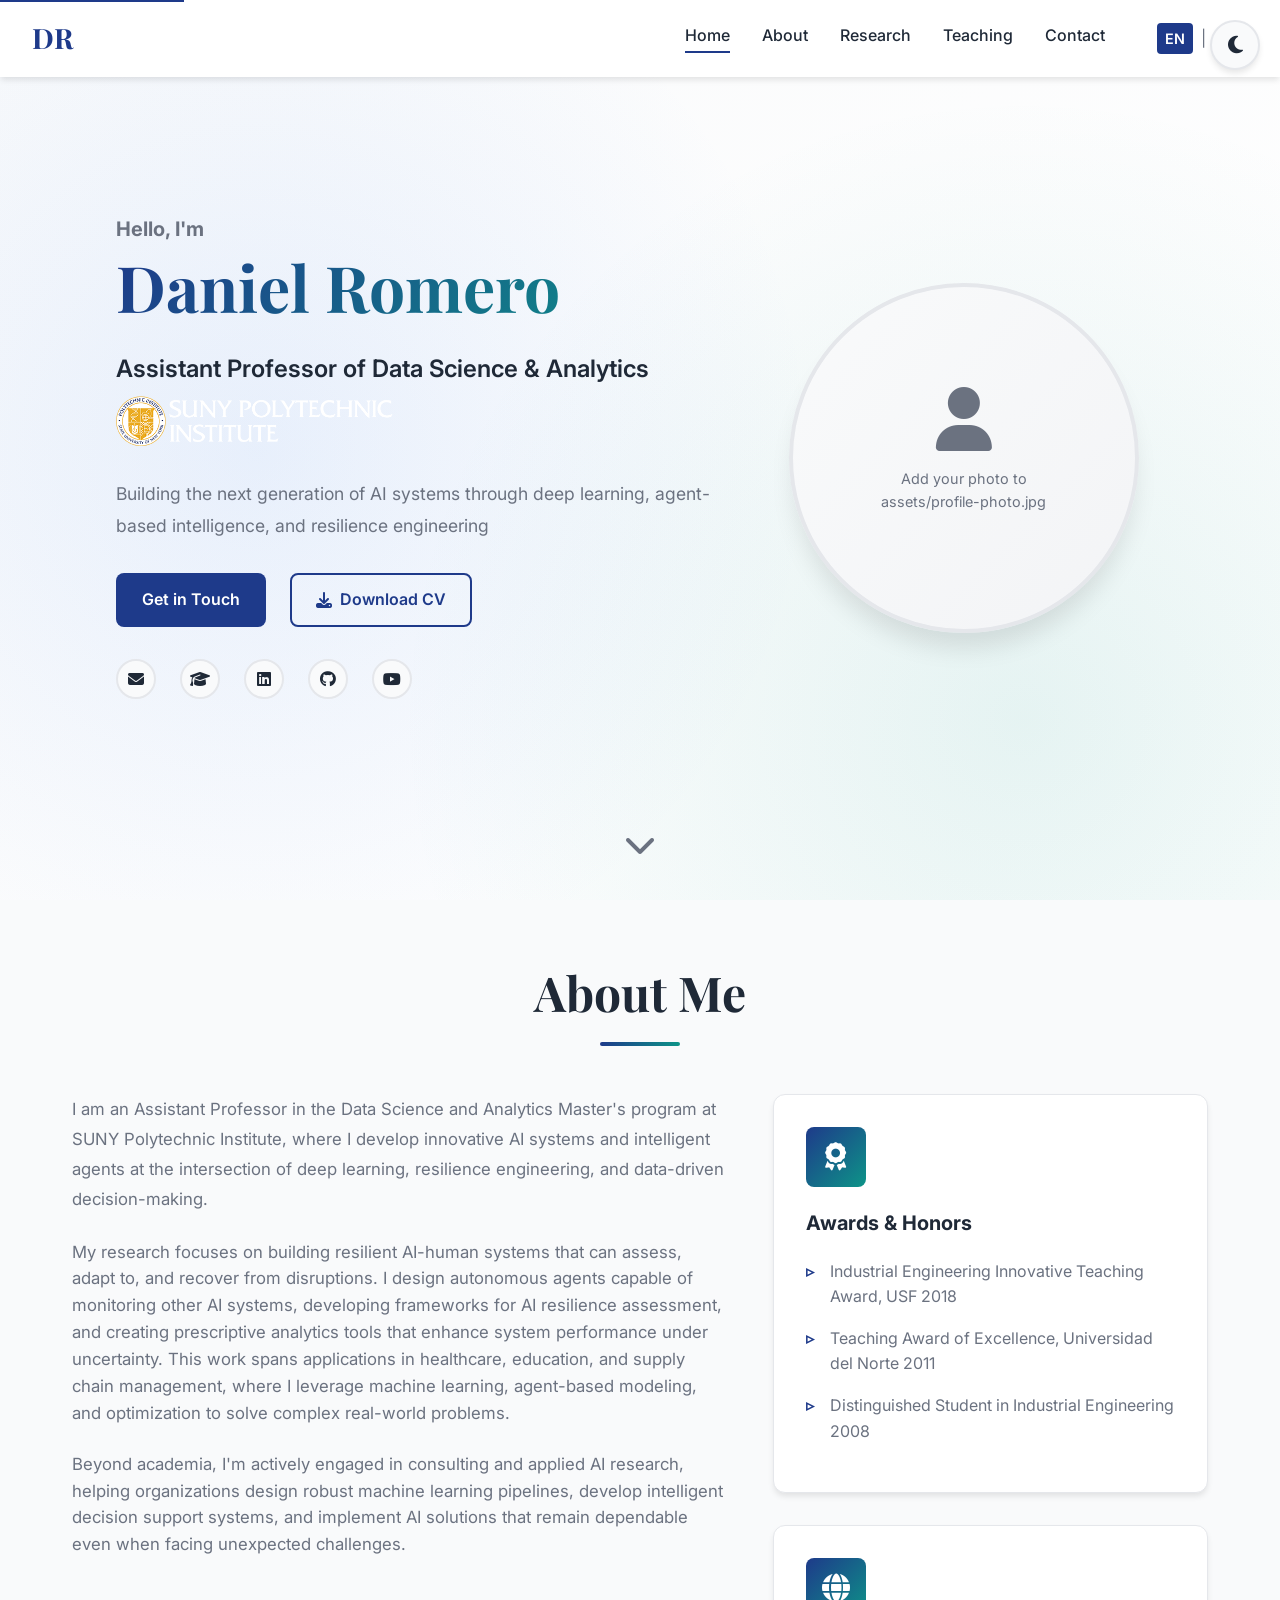
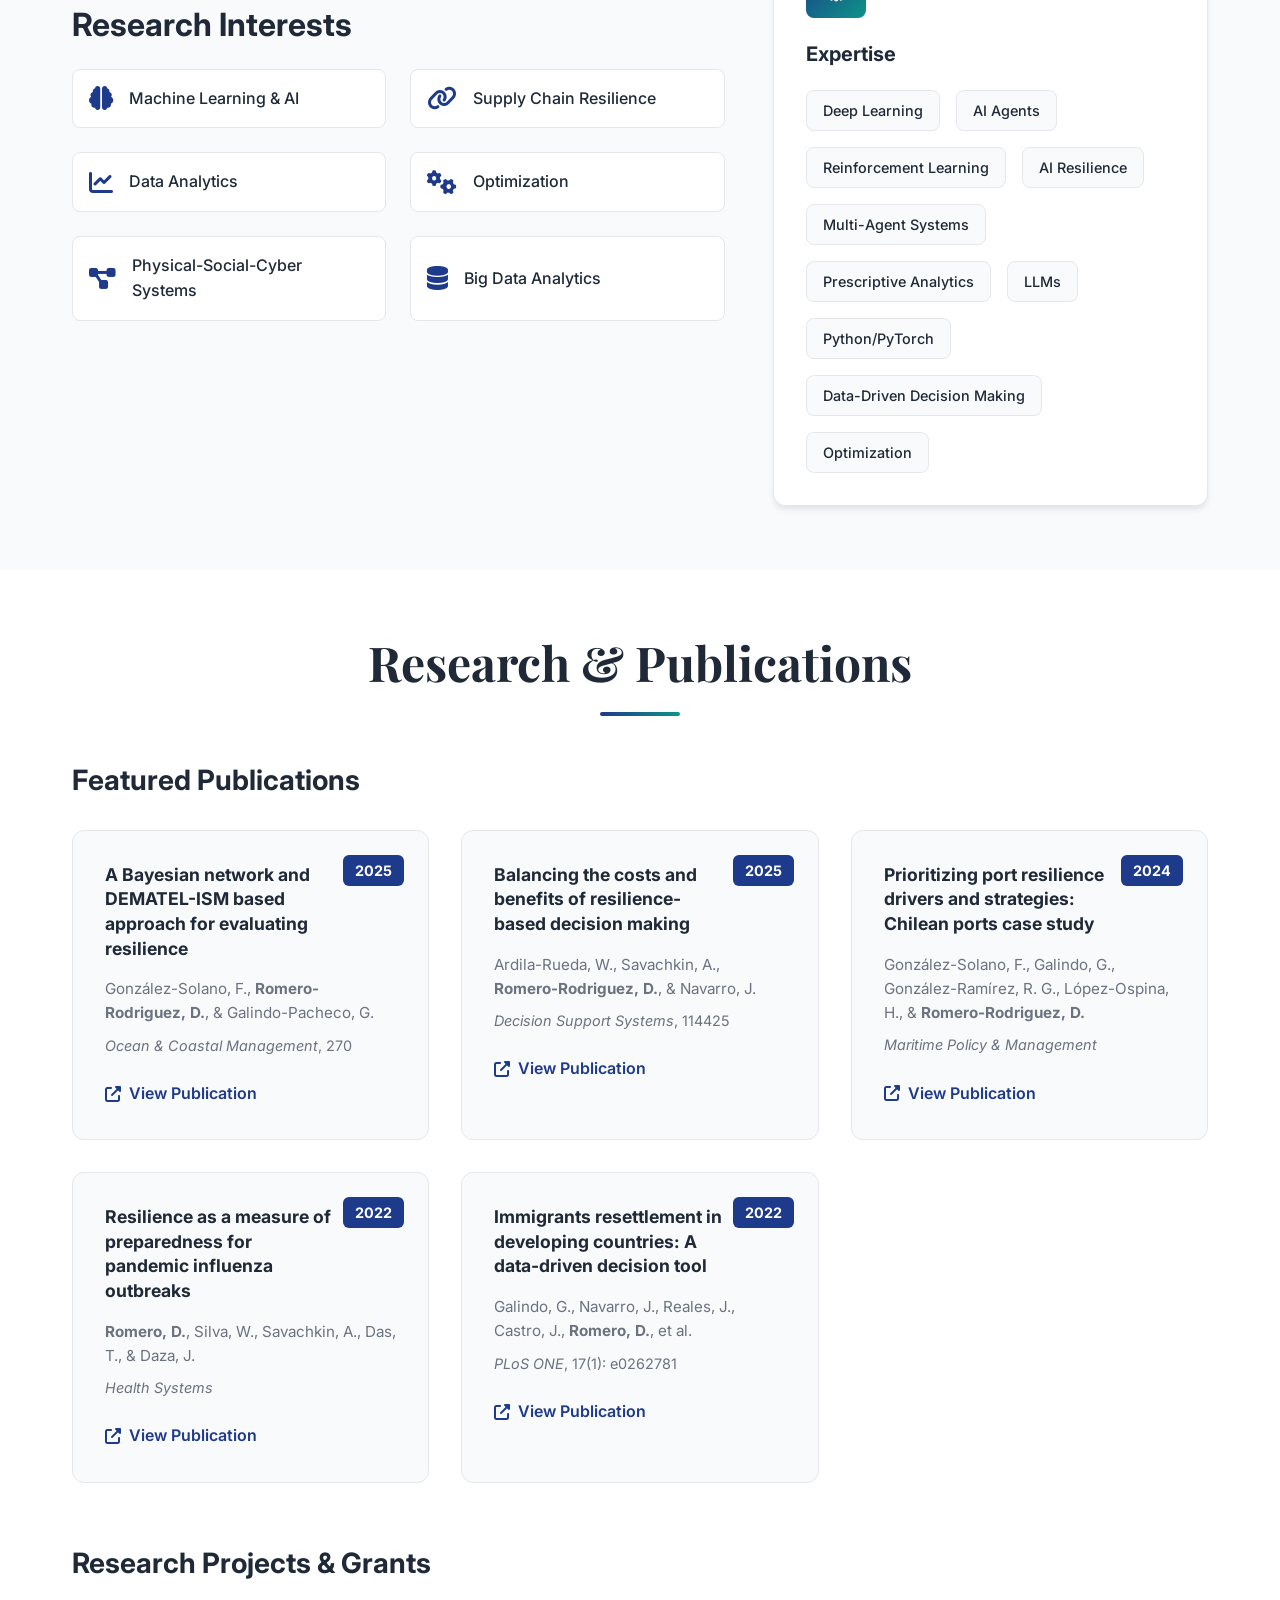
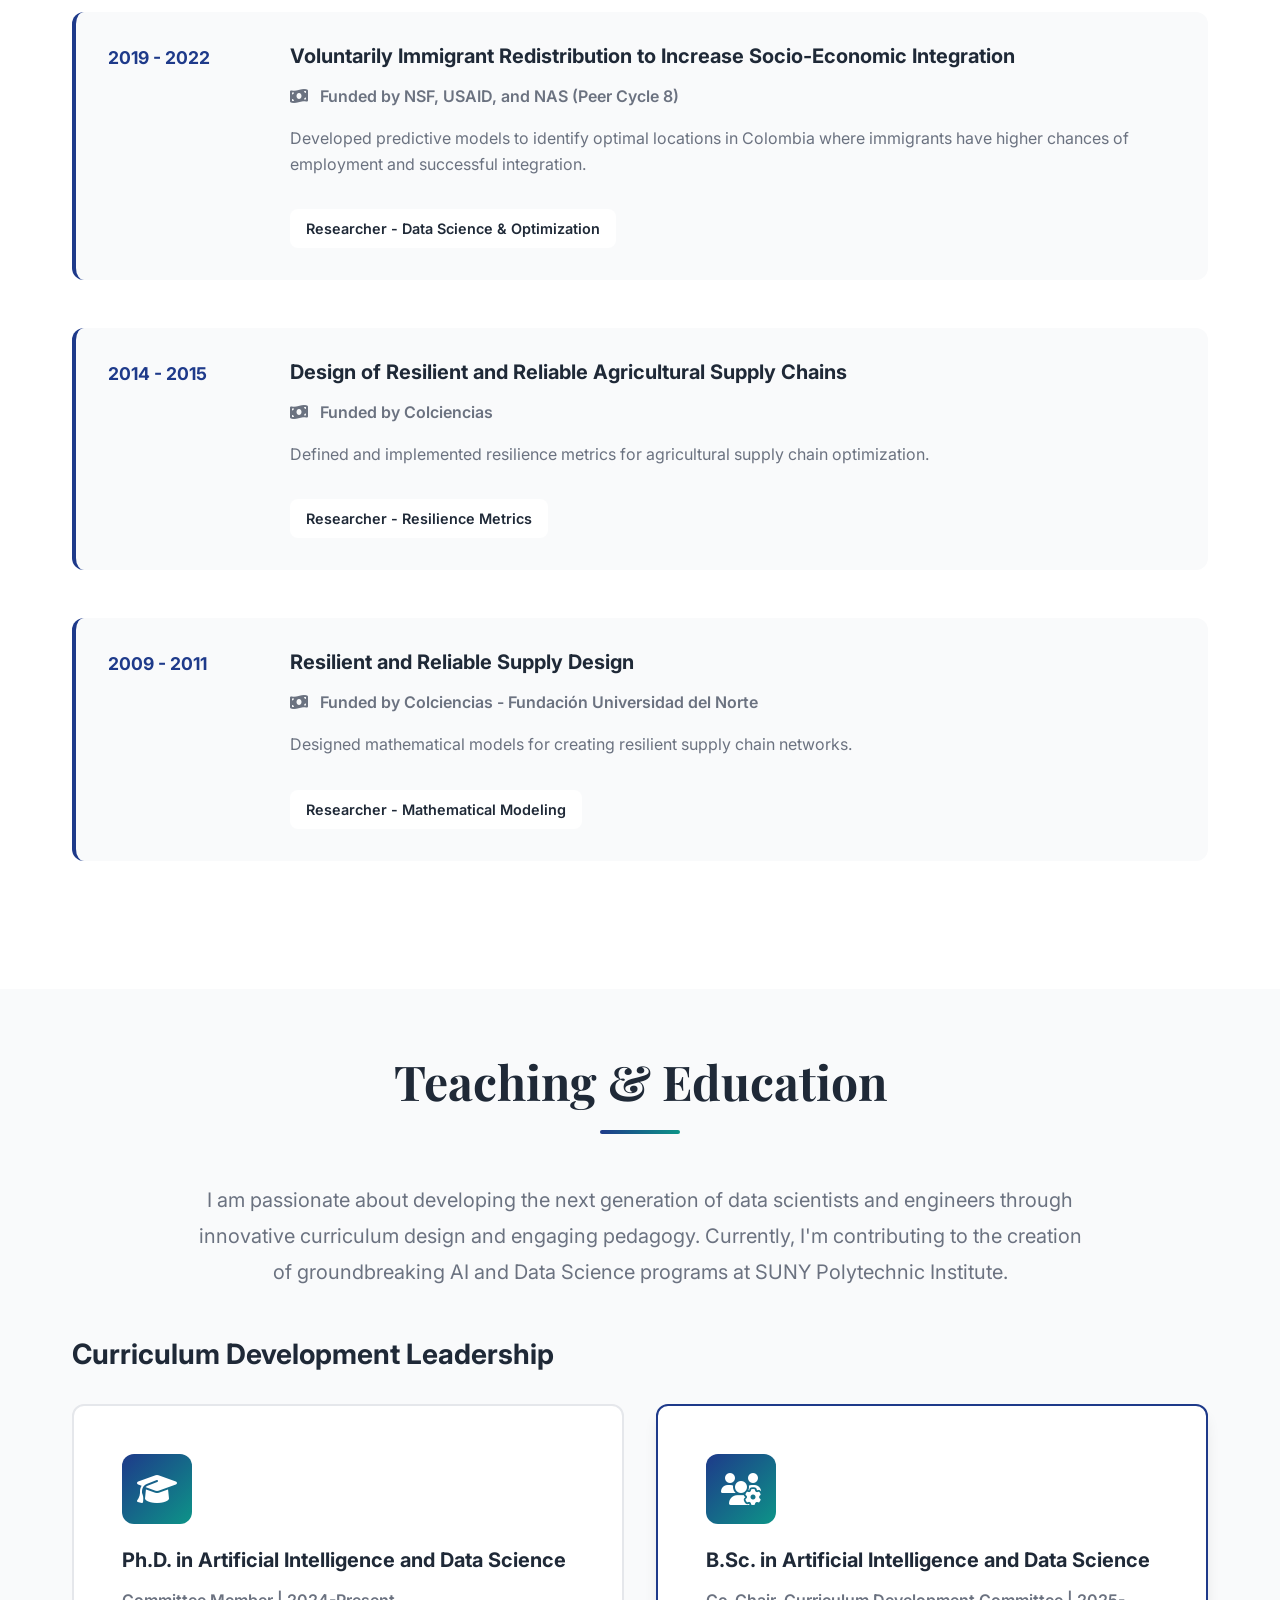
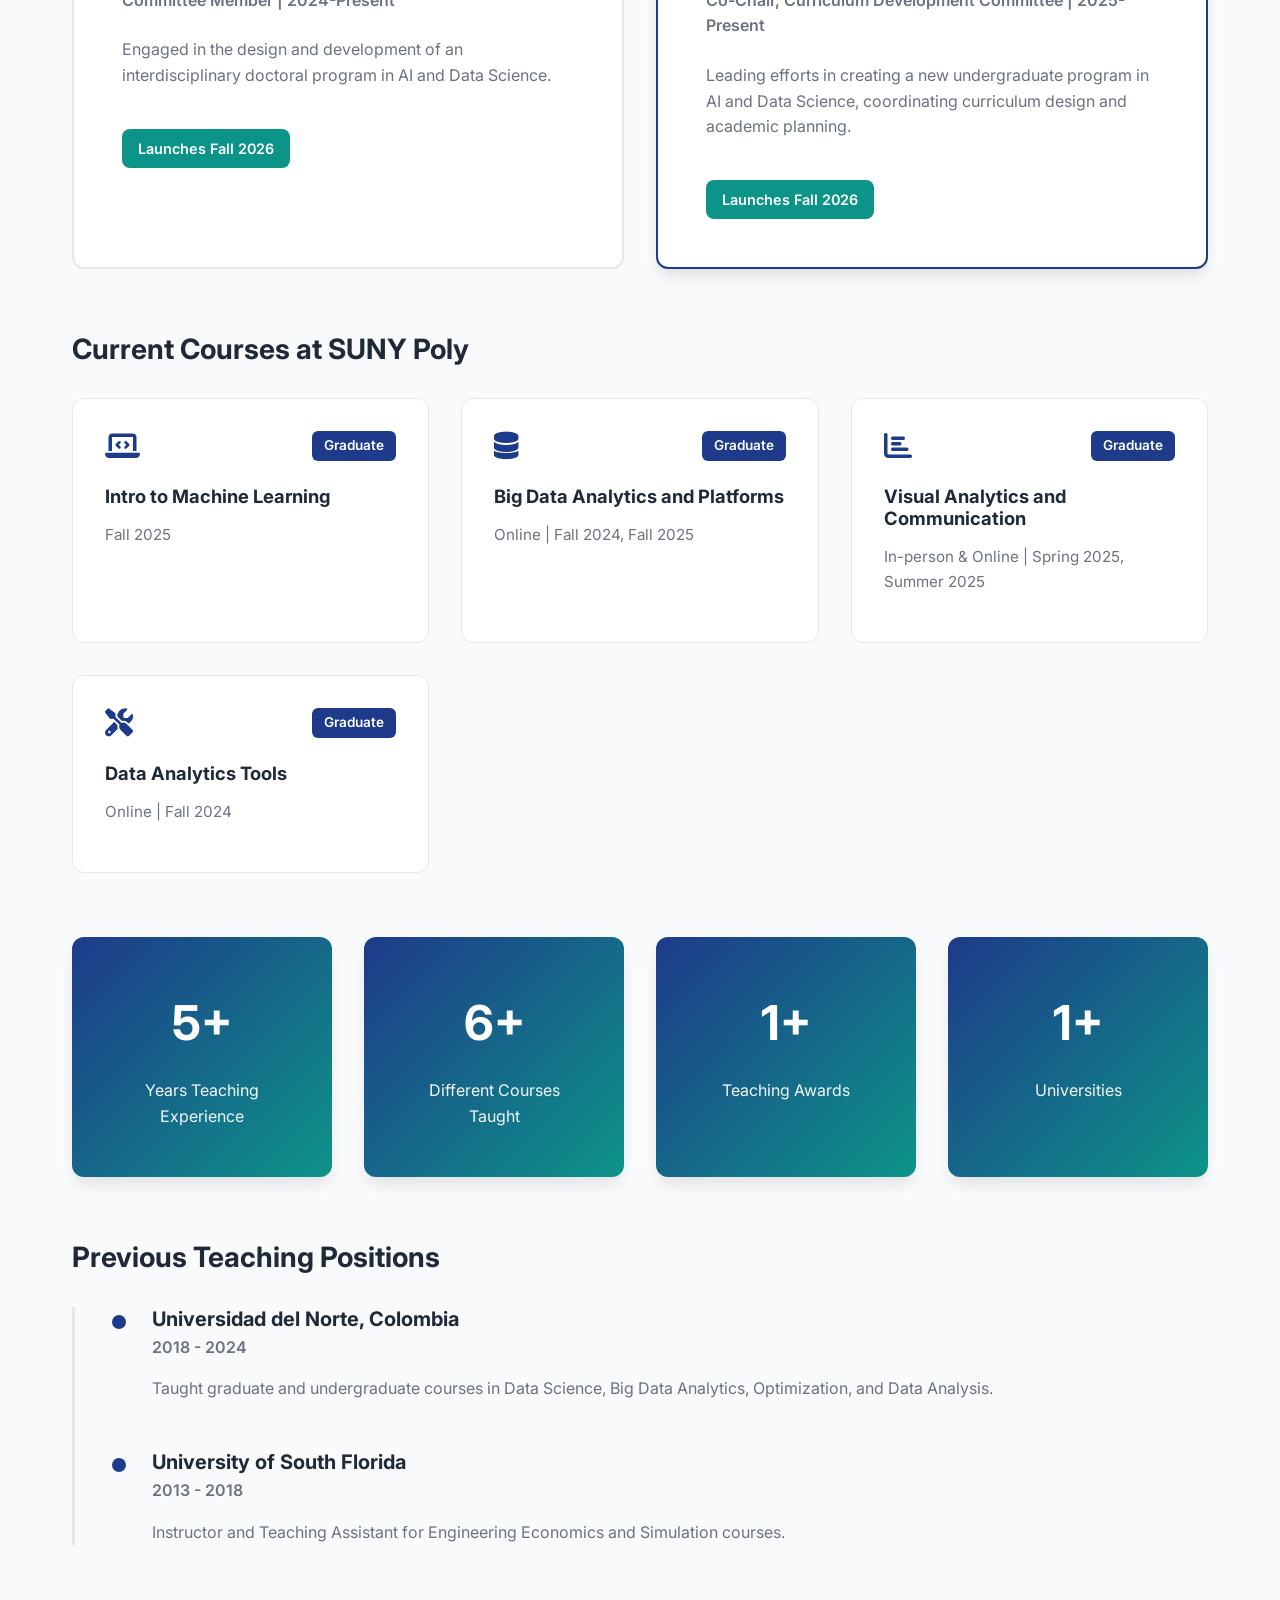
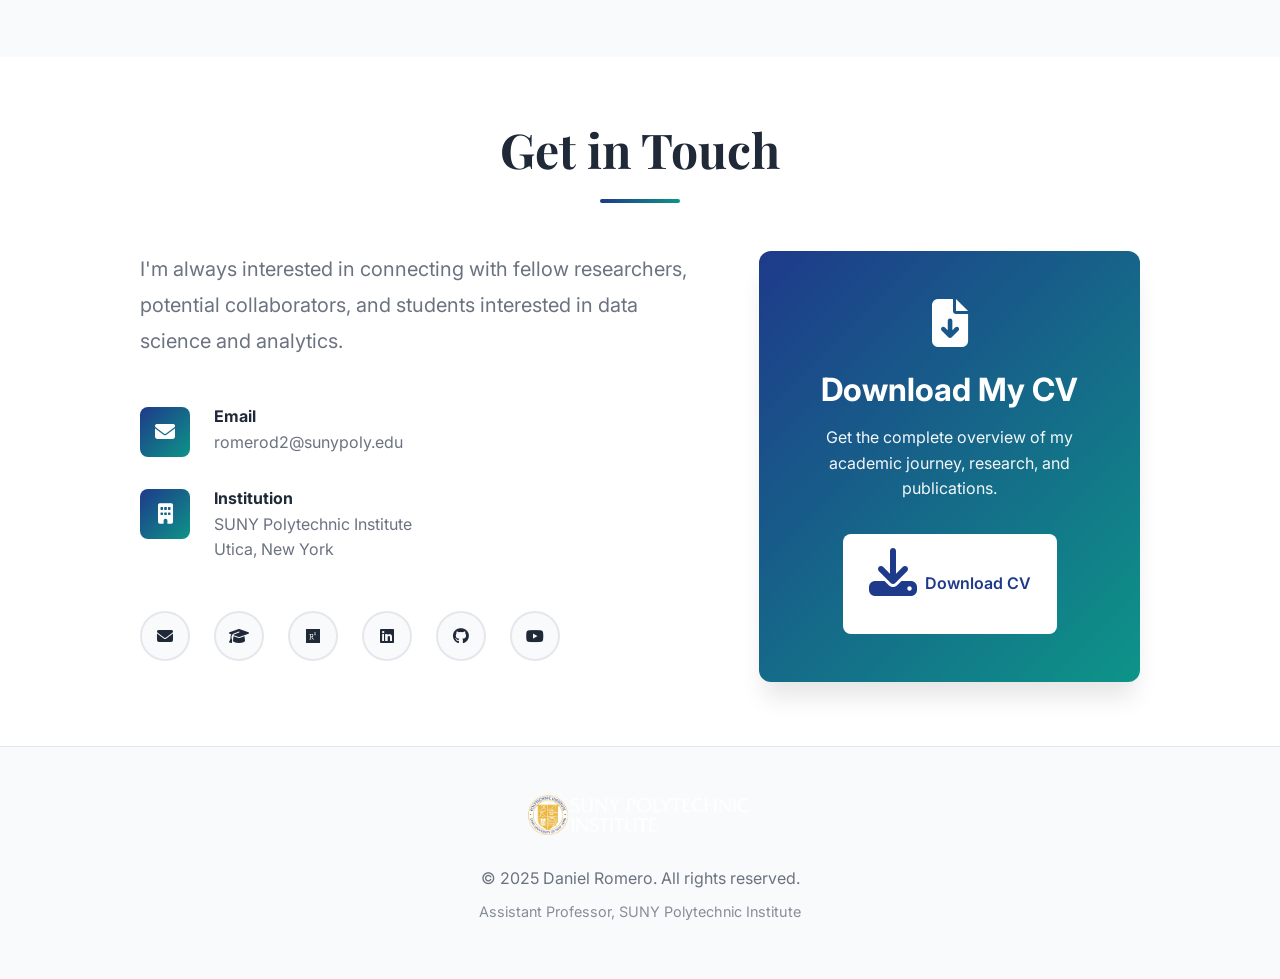
==== commit ca4dede4: "Add SUNY Polytechnic Institute logo to hero section and footer" ====
--- a/index.html
+++ b/index.html
@@ -59,7 +59,11 @@
                     <span class="hero-name">Daniel Romero</span>
                 </h1>
                 <p class="hero-subtitle">Assistant Professor of Data Science & Analytics</p>
-                <p class="hero-institution">SUNY Polytechnic Institute</p>
+                <div class="hero-institution">
+                    <a href="https://sunypoly.edu" target="_blank" rel="noopener noreferrer">
+                        <img src="assets/sunypoly-logo.png" alt="SUNY Polytechnic Institute" class="institution-logo">
+                    </a>
+                </div>
                 <p class="hero-tagline">Building the next generation of AI systems through deep learning, agent-based intelligence, and resilience engineering</p>
                 
                 <div class="hero-buttons">
@@ -462,4 +466,17 @@
     <!-- Footer -->
     <footer class="footer">
         <div class="container">
-            <p>&copy; 2025 Daniel Rome+            <div class="footer-logo">
+                <a href="https://sunypoly.edu" target="_blank" rel="noopener noreferrer">
+                    <img src="assets/sunypoly-logo.png" alt="SUNY Polytechnic Institute" class="footer-institution-logo">
+                </a>
+            </div>
+            <p>&copy; 2025 Daniel Romero. All rights reserved.</p>
+            <p class="footer-note">Assistant Professor, SUNY Polytechnic Institute</p>
+        </div>
+    </footer>
+
+    <!-- Scripts -->
+    <script src="script.js"></script>
+</body>
+</html>
--- a/styles.css
+++ b/styles.css
@@ -408,9 +408,34 @@
 }
 
 .hero-institution {
-    font-size: 1.25rem;
-    color: var(--text-secondary);
     margin-bottom: var(--spacing-md);
+}
+
+.institution-logo {
+    height: 50px;
+    width: auto;
+    object-fit: contain;
+    transition: opacity var(--transition-fast);
+}
+
+.hero-institution a:hover .institution-logo {
+    opacity: 0.8;
+}
+
+.footer-logo {
+    margin-bottom: var(--spacing-md);
+}
+
+.footer-institution-logo {
+    height: 40px;
+    width: auto;
+    object-fit: contain;
+    opacity: 0.85;
+    transition: opacity var(--transition-fast);
+}
+
+.footer-institution-logo:hover {
+    opacity: 1;
 }
 
 .hero-tagline {
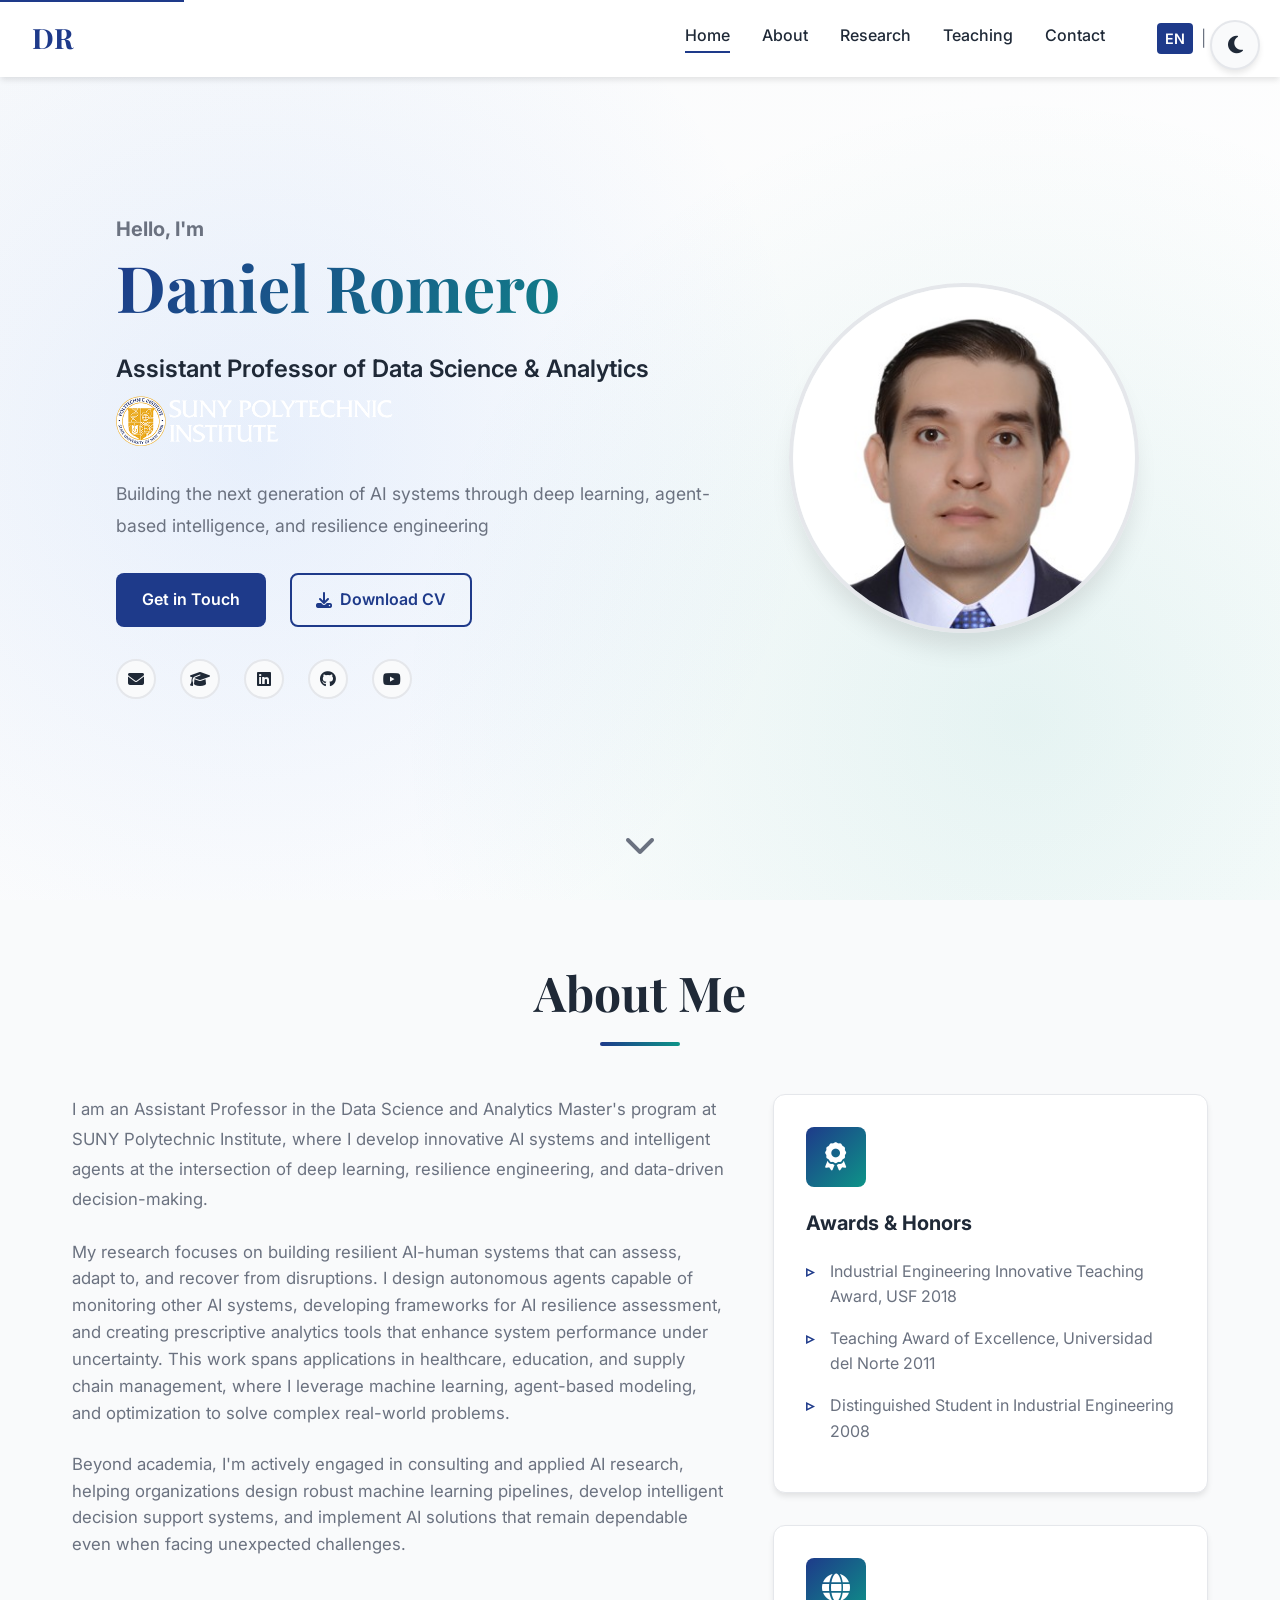
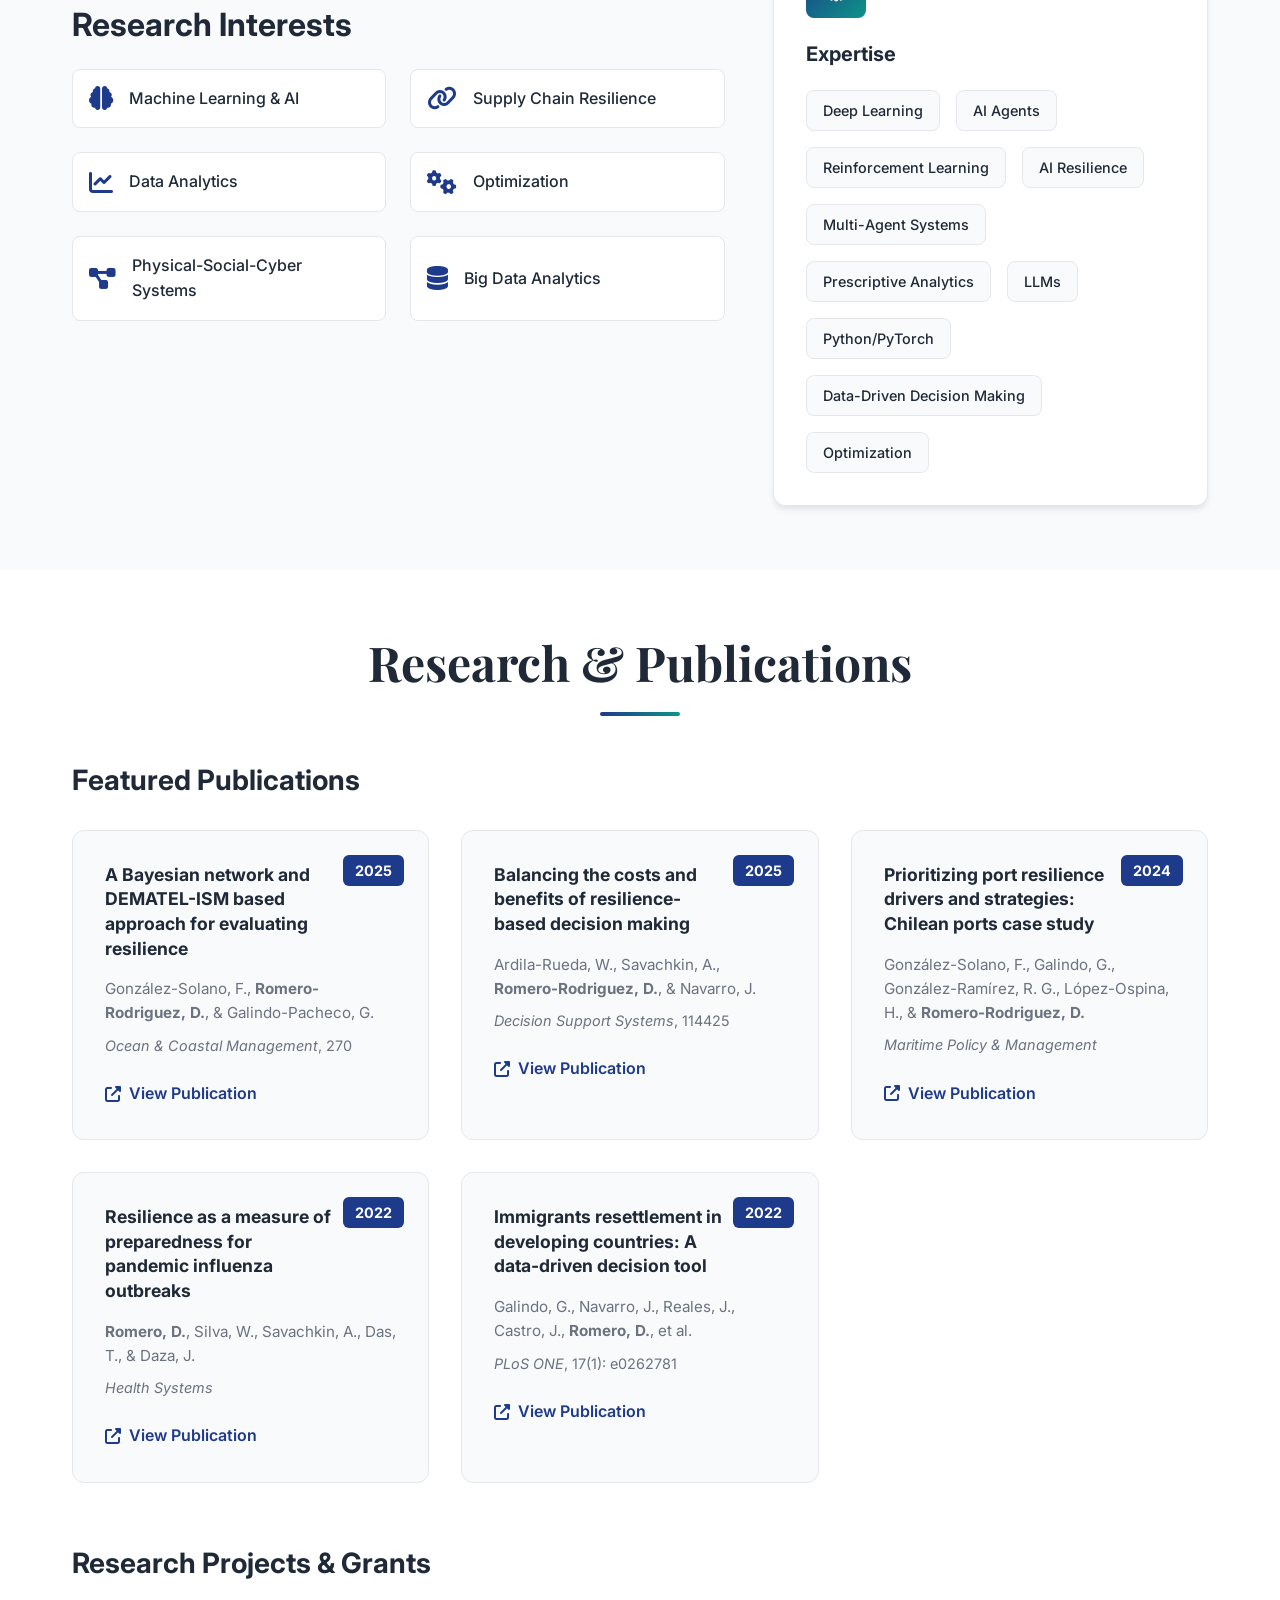
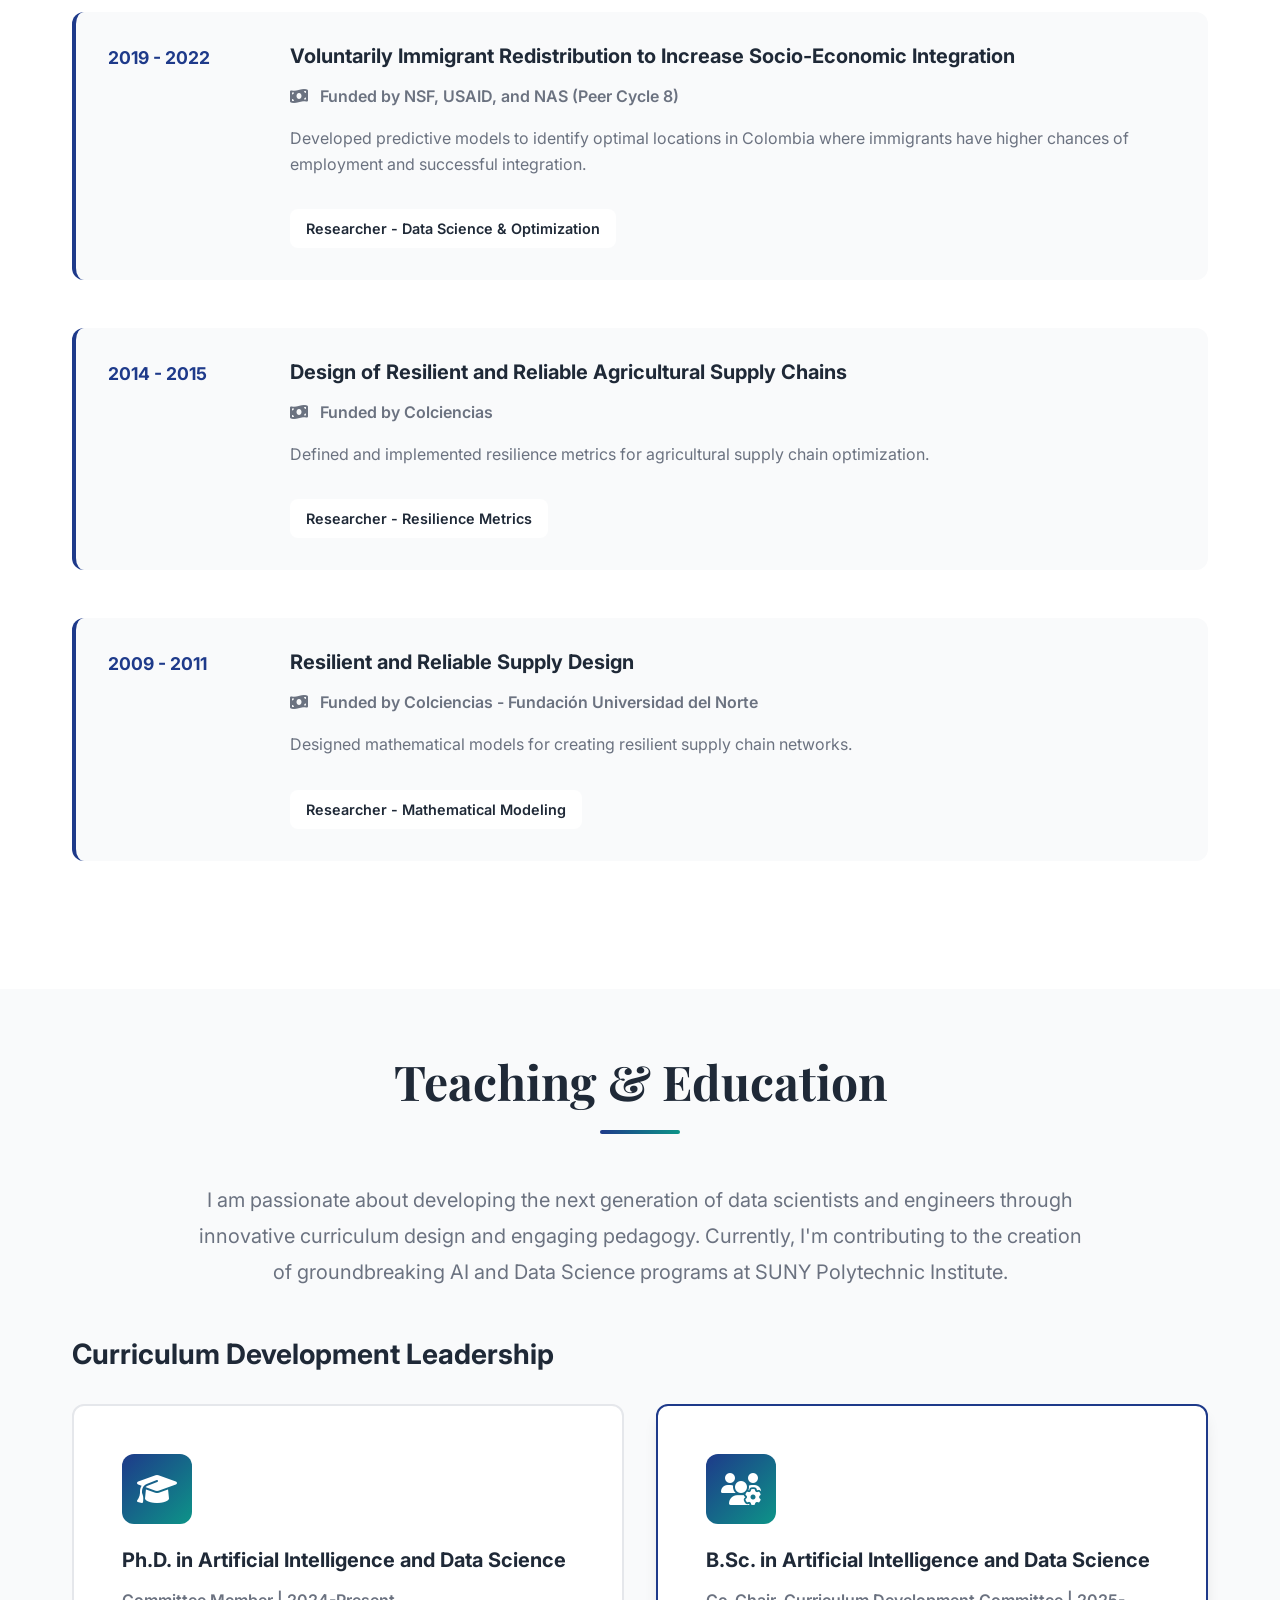
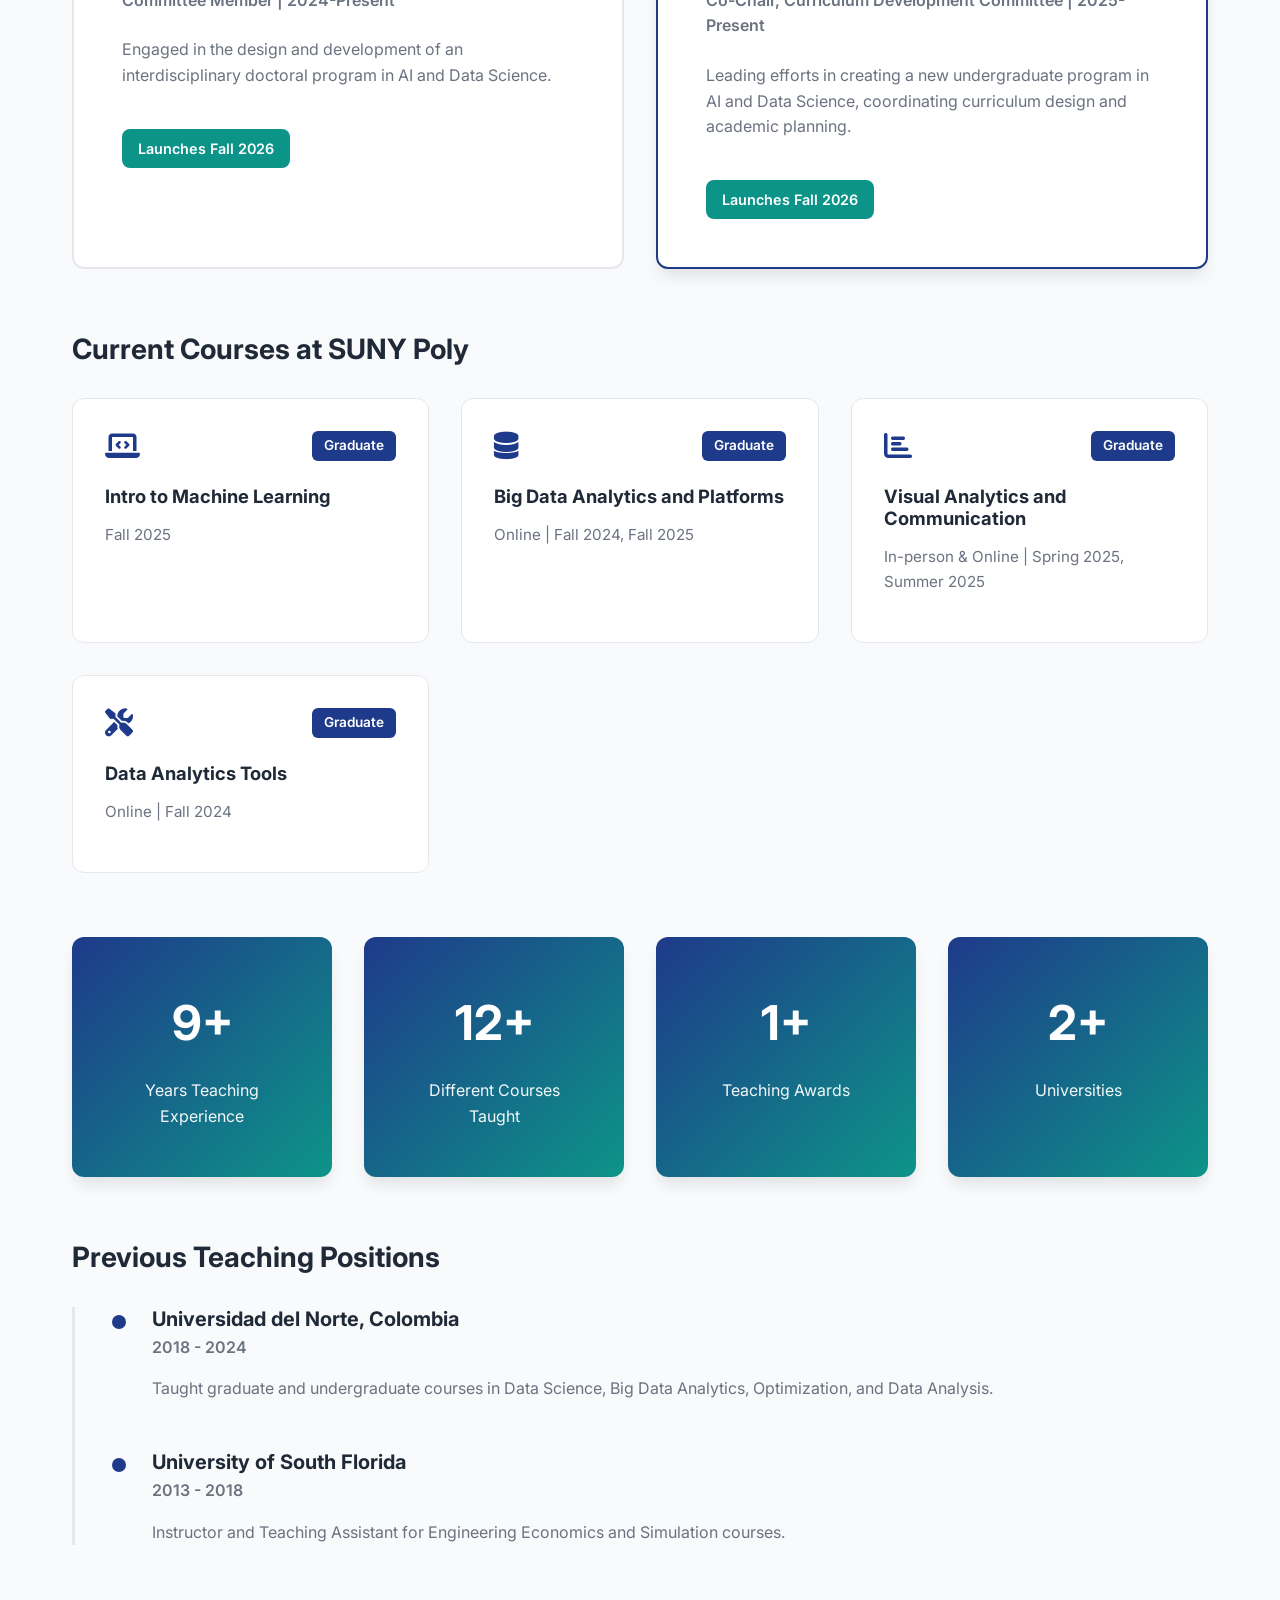
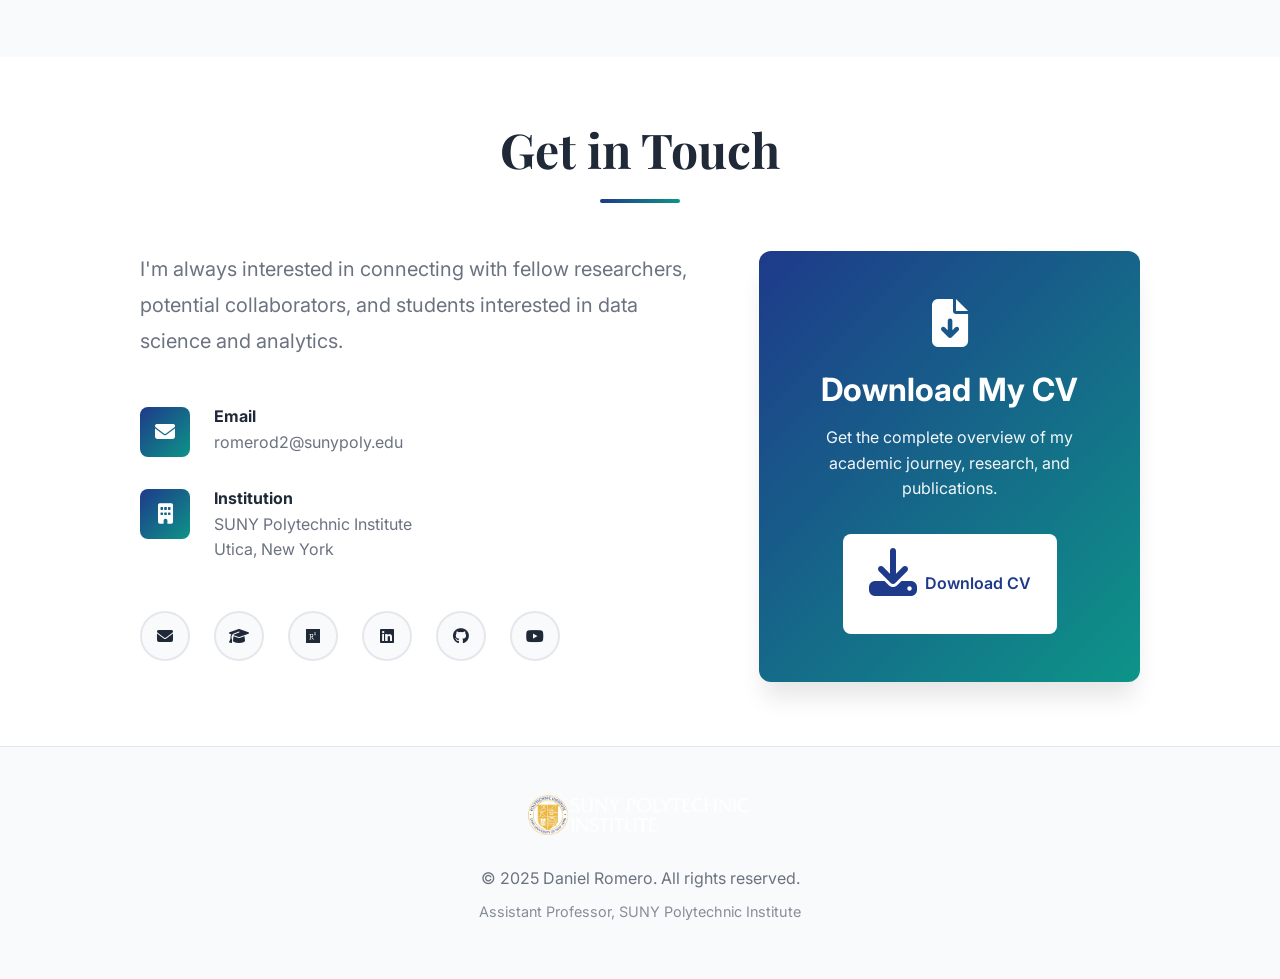
==== commit 3870916a: "Add profile photo and replace placeholder with actual image" ====
--- a/index.html
+++ b/index.html
@@ -83,10 +83,7 @@
             </div>
             
             <div class="hero-image">
-                <div class="image-placeholder">
-                    <i class="fas fa-user"></i>
-                    <p>Add your photo to<br>assets/profile-photo.jpg</p>
-                </div>
+                <img src="assets/profile-photo.jpg" alt="Dr. Daniel Romero" class="profile-photo">
             </div>
         </div>
         
--- a/styles.css
+++ b/styles.css
@@ -484,29 +484,13 @@
     align-items: center;
 }
 
-.image-placeholder {
+.profile-photo {
     width: 350px;
     height: 350px;
-    background: linear-gradient(135deg, var(--bg-secondary), var(--bg-tertiary));
+    object-fit: cover;
     border-radius: 50%;
-    display: flex;
-    flex-direction: column;
-    align-items: center;
-    justify-content: center;
     border: 4px solid var(--border-color);
     box-shadow: var(--shadow-xl);
-}
-
-.image-placeholder i {
-    font-size: 4rem;
-    color: var(--text-secondary);
-    margin-bottom: var(--spacing-sm);
-}
-
-.image-placeholder p {
-    color: var(--text-secondary);
-    text-align: center;
-    font-size: 0.9rem;
 }
 
 .scroll-indicator {
@@ -1206,7 +1190,7 @@
         order: -1;
     }
     
-    .image-placeholder {
+    .profile-photo {
         width: 250px;
         height: 250px;
     }
